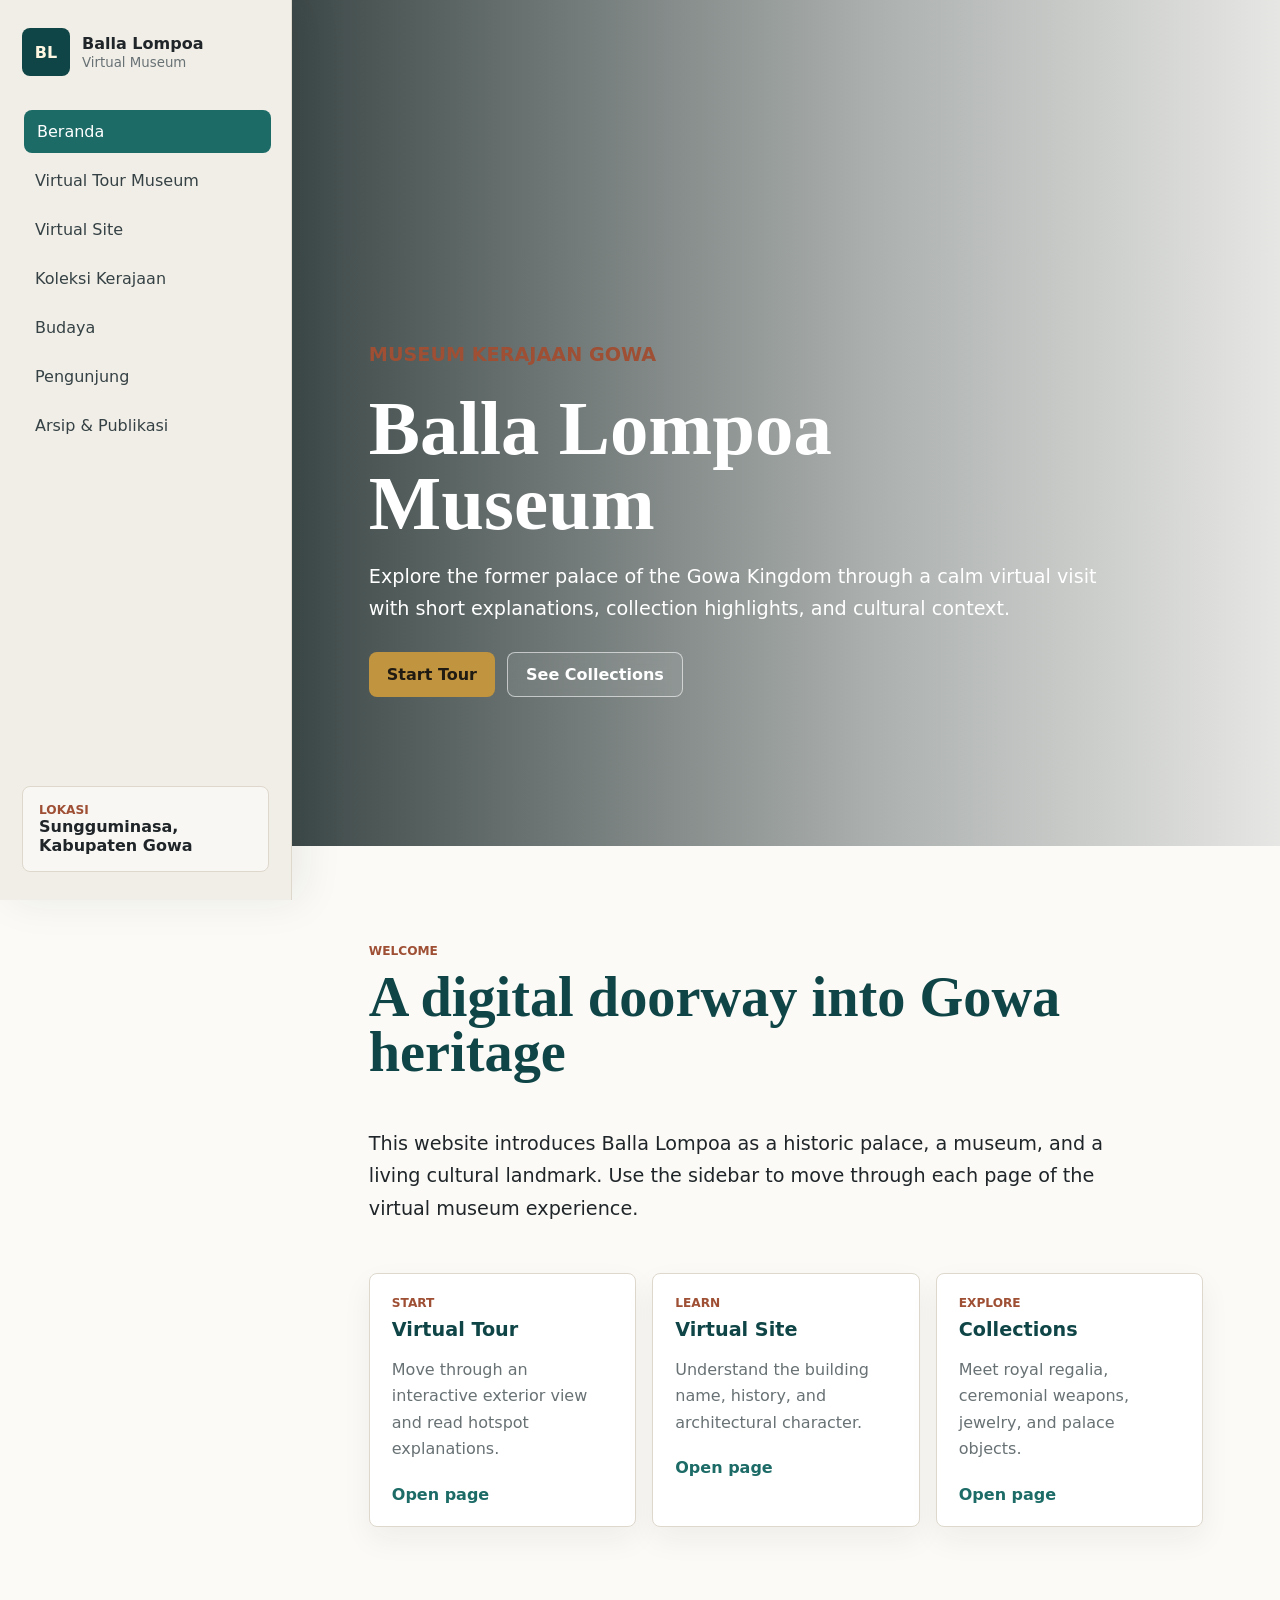
==== index.html @ 9f9a90c5 "Add files via upload" ====
<!doctype html>
<html lang="en">
  <head>
    <meta charset="utf-8" />
    <meta name="viewport" content="width=device-width, initial-scale=1" />
    <title>Balla Lompoa Museum | Homepage</title>
    <link rel="stylesheet" href="styles.css" />
  </head>
  <body data-page="home">
    <button class="menu-toggle" type="button" aria-label="Open menu">
      <span></span><span></span><span></span>
    </button>

    <aside class="sidebar" aria-label="Main navigation">
      <a class="brand" href="index.html" aria-label="Balla Lompoa home">
        <span class="brand-mark">BL</span>
        <span><strong>Balla Lompoa</strong><small>Virtual Museum</small></span>
      </a>
      <nav>
        <a class="nav-link" data-page-link="home" href="index.html">Beranda</a>
        <a class="nav-link" data-page-link="tour" href="virtual-tour.html">Virtual Tour Museum</a>
        <a class="nav-link" data-page-link="site" href="virtual-site.html">Virtual Site</a>
        <a class="nav-link" data-page-link="collections" href="collections.html">Koleksi Kerajaan</a>
        <a class="nav-link" data-page-link="culture" href="culture.html">Budaya</a>
        <a class="nav-link" data-page-link="visitor" href="visitor.html">Pengunjung</a>
        <a class="nav-link" data-page-link="archive" href="archive.html">Arsip & Publikasi</a>
      </nav>
      <div class="sidebar-note">
        <span>Lokasi</span>
        <strong>Sungguminasa, Kabupaten Gowa</strong>
      </div>
    </aside>

    <div class="overlay" aria-hidden="true"></div>

    <main>
      <section class="hero section">
        <div class="hero-media" aria-hidden="true"></div>
        <div class="hero-content">
          <p class="eyebrow">Museum kerajaan Gowa</p>
          <h1>Balla Lompoa Museum</h1>
          <p>
            Explore the former palace of the Gowa Kingdom through a calm virtual
            visit with short explanations, collection highlights, and cultural context.
          </p>
          <div class="hero-actions">
            <a class="button primary" href="virtual-tour.html">Start Tour</a>
            <a class="button ghost" href="collections.html">See Collections</a>
          </div>
        </div>
      </section>

      <section class="section intro page-preview">
        <div>
          <p class="eyebrow">Welcome</p>
          <h2>A digital doorway into Gowa heritage</h2>
        </div>
        <p>
          This website introduces Balla Lompoa as a historic palace, a museum, and
          a living cultural landmark. Use the sidebar to move through each page of
          the virtual museum experience.
        </p>
        <div class="fact-grid">
          <article>
            <span>Start</span>
            <strong>Virtual Tour</strong>
            <p>Move through an interactive exterior view and read hotspot explanations.</p>
            <a href="virtual-tour.html">Open page</a>
          </article>
          <article>
            <span>Learn</span>
            <strong>Virtual Site</strong>
            <p>Understand the building name, history, and architectural character.</p>
            <a href="virtual-site.html">Open page</a>
          </article>
          <article>
            <span>Explore</span>
            <strong>Collections</strong>
            <p>Meet royal regalia, ceremonial weapons, jewelry, and palace objects.</p>
            <a href="collections.html">Open page</a>
          </article>
        </div>
      </section>
    </main>

    <script src="script.js"></script>
  </body>
</html>
---- styles.css ----
:root {
  color-scheme: light;
  --ink: #1f2528;
  --muted: #687174;
  --paper: #fbfaf7;
  --panel: #ffffff;
  --line: #ded8cc;
  --teal: #1c6b67;
  --teal-dark: #0f4546;
  --clay: #9e4f34;
  --gold: #c1943f;
  --shadow: 0 20px 60px rgba(37, 31, 24, 0.14);
  --sidebar: 292px;
}

* {
  box-sizing: border-box;
}

html {
  scroll-behavior: smooth;
}

body {
  margin: 0;
  background: var(--paper);
  color: var(--ink);
  font-family: Inter, ui-sans-serif, system-ui, -apple-system, BlinkMacSystemFont, "Segoe UI", sans-serif;
}

img {
  display: block;
  width: 100%;
}

a {
  color: inherit;
  text-decoration: none;
}

button {
  font: inherit;
}

.sidebar {
  position: fixed;
  inset: 0 auto 0 0;
  z-index: 20;
  width: var(--sidebar);
  display: flex;
  flex-direction: column;
  gap: 34px;
  padding: 28px 22px;
  background: #f1eee7;
  border-right: 1px solid var(--line);
  box-shadow: 10px 0 40px rgba(31, 37, 40, 0.08);
}

.brand {
  display: flex;
  align-items: center;
  gap: 12px;
}

.brand-mark {
  display: grid;
  place-items: center;
  width: 48px;
  height: 48px;
  border-radius: 8px;
  background: var(--teal-dark);
  color: #fff7e2;
  font-weight: 800;
}

.brand strong,
.brand small {
  display: block;
}

.brand small {
  color: var(--muted);
  margin-top: 2px;
}

nav {
  display: grid;
  gap: 6px;
}

.nav-link {
  padding: 12px 13px;
  border-radius: 8px;
  color: #354144;
  transition: background 180ms ease, color 180ms ease, transform 180ms ease;
}

.nav-link:hover,
.nav-link.active {
  background: var(--teal);
  color: white;
  transform: translateX(2px);
}

.sidebar-note {
  margin-top: auto;
  padding: 16px;
  border: 1px solid var(--line);
  border-radius: 8px;
  background: rgba(255, 255, 255, 0.56);
}

.sidebar-note span,
.eyebrow,
.visitor-grid span,
.fact-grid span {
  display: block;
  color: var(--clay);
  font-size: 0.76rem;
  font-weight: 800;
  letter-spacing: 0;
  text-transform: uppercase;
}

main {
  margin-left: var(--sidebar);
}

.section {
  padding: 86px clamp(24px, 6vw, 78px);
}

.hero {
  position: relative;
  min-height: 94vh;
  display: grid;
  align-items: end;
  overflow: hidden;
  color: white;
}

.hero-media {
  position: absolute;
  inset: 0;
  background:
    linear-gradient(90deg, rgba(15, 30, 30, 0.82), rgba(15, 30, 30, 0.34) 58%, rgba(15, 30, 30, 0.08)),
    url("https://commons.wikimedia.org/wiki/Special:FilePath/Museum%20Balla%20Lompoa.jpg") center / cover;
  transform: scale(1.03);
}

.hero-content {
  position: relative;
  max-width: 760px;
  padding-bottom: 7vh;
}

.hero h1,
.page-head h1,
.section h2 {
  margin: 0;
  font-family: Georgia, "Times New Roman", serif;
  font-size: clamp(2.4rem, 6vw, 5.8rem);
  line-height: 0.98;
  font-weight: 700;
  letter-spacing: 0;
}

.section h2 {
  color: var(--teal-dark);
  font-size: clamp(2rem, 4.4vw, 4.25rem);
}

.page-head {
  min-height: 360px;
  display: grid;
  align-content: end;
  gap: 16px;
  background:
    linear-gradient(90deg, rgba(15, 30, 30, 0.88), rgba(15, 30, 30, 0.52)),
    url("https://commons.wikimedia.org/wiki/Special:FilePath/Museum%20Balla%20Lompoa.jpg") center / cover;
  color: white;
}

.page-head h1 {
  max-width: 980px;
  color: white;
}

.page-head p:not(.eyebrow) {
  max-width: 780px;
  margin: 0;
  font-size: clamp(1rem, 1.6vw, 1.2rem);
  line-height: 1.7;
}

.page-body {
  min-height: calc(100vh - 360px);
}

.hero p,
.intro > p,
.culture p,
.archive p {
  max-width: 760px;
  font-size: clamp(1rem, 1.6vw, 1.2rem);
  line-height: 1.7;
}

.hero-actions,
.tour-controls {
  display: flex;
  gap: 12px;
  flex-wrap: wrap;
  margin-top: 26px;
}

.button,
.tour-controls button {
  display: inline-flex;
  min-height: 44px;
  align-items: center;
  justify-content: center;
  border: 0;
  border-radius: 8px;
  padding: 12px 18px;
  cursor: pointer;
  font-weight: 800;
}

.button.primary {
  background: var(--gold);
  color: #1f1a12;
}

.button.ghost {
  color: white;
  border: 1px solid rgba(255, 255, 255, 0.58);
  background: rgba(255, 255, 255, 0.08);
  backdrop-filter: blur(8px);
}

.intro {
  display: grid;
  gap: 28px;
}

.fact-grid,
.visitor-grid,
.collection-grid {
  display: grid;
  grid-template-columns: repeat(3, minmax(0, 1fr));
  gap: 16px;
}

.fact-grid article,
.visitor-grid article,
.collection-grid article {
  border: 1px solid var(--line);
  border-radius: 8px;
  background: var(--panel);
  box-shadow: 0 12px 30px rgba(31, 37, 40, 0.06);
}

.fact-grid article,
.visitor-grid article {
  padding: 22px;
}

.fact-grid strong {
  display: block;
  margin-top: 8px;
  color: var(--teal-dark);
  font-size: 1.2rem;
}

.fact-grid a {
  display: inline-flex;
  margin-top: 6px;
  color: var(--teal);
  font-weight: 800;
}

.wide-text {
  max-width: 860px;
}

.wide-text p {
  color: var(--muted);
  font-size: 1.08rem;
  line-height: 1.75;
}

.tour-section,
.visitor {
  background: #ece7dd;
}

.tour-shell {
  display: grid;
  grid-template-columns: minmax(0, 1fr) 340px;
  min-height: 540px;
  border: 1px solid rgba(255, 255, 255, 0.28);
  border-radius: 8px;
  overflow: hidden;
  box-shadow: var(--shadow);
  background: #1a2424;
}

.panorama {
  position: relative;
  min-height: 540px;
  cursor: grab;
  background:
    linear-gradient(180deg, rgba(15, 30, 30, 0.08), rgba(15, 30, 30, 0.44)),
    url("https://commons.wikimedia.org/wiki/Special:FilePath/Balla%27%20Lompoa%20Museum.jpg") 50% center / auto 100% repeat-x;
  touch-action: pan-y;
}

.panorama.dragging {
  cursor: grabbing;
}

.hotspot {
  position: absolute;
  border: 0;
  border-radius: 999px;
  padding: 10px 12px;
  background: rgba(255, 255, 255, 0.88);
  color: var(--teal-dark);
  box-shadow: 0 8px 28px rgba(0, 0, 0, 0.24);
  cursor: pointer;
  font-size: 0.86rem;
  font-weight: 800;
}

.hotspot::before {
  content: "";
  display: inline-block;
  width: 10px;
  height: 10px;
  margin-right: 7px;
  border-radius: 50%;
  background: var(--gold);
}

.hotspot.active {
  background: var(--teal);
  color: white;
}

.hotspot-entrance {
  left: 48%;
  top: 62%;
}

.hotspot-gallery {
  left: 24%;
  top: 39%;
}

.hotspot-regalia {
  right: 16%;
  top: 34%;
}

.tour-panel {
  padding: 34px;
  background: var(--teal-dark);
  color: white;
}

.tour-panel .eyebrow {
  color: #eac56f;
}

.tour-panel h3 {
  margin: 12px 0;
  font-family: Georgia, "Times New Roman", serif;
  font-size: 2rem;
  line-height: 1.05;
}

.tour-panel p {
  color: rgba(255, 255, 255, 0.82);
  line-height: 1.72;
}

.tour-controls button {
  width: 52px;
  height: 48px;
  padding: 0;
  background: rgba(255, 255, 255, 0.12);
  color: white;
  border: 1px solid rgba(255, 255, 255, 0.24);
  font-size: 1.8rem;
}

.collection-grid {
  grid-template-columns: 1.25fr 1fr 1fr;
}

.collection-grid article {
  overflow: hidden;
  padding: 22px;
}

.collection-grid article:first-child {
  grid-row: span 2;
  padding: 0;
}

.collection-grid img {
  height: 330px;
  object-fit: cover;
}

.collection-grid article:first-child div {
  padding: 24px;
}

.collection-grid h3 {
  margin: 0 0 12px;
  color: var(--teal-dark);
}

.collection-grid p,
.fact-grid p,
.visitor-grid p {
  color: var(--muted);
  line-height: 1.65;
}

.culture {
  display: grid;
  grid-template-columns: minmax(0, 0.95fr) minmax(320px, 0.8fr);
  gap: 48px;
  align-items: start;
}

.culture-list {
  display: grid;
  gap: 12px;
  margin: 0;
  padding: 0;
  list-style: none;
}

.culture-list li {
  padding: 20px;
  border-left: 4px solid var(--gold);
  border-radius: 8px;
  background: white;
}

.culture-list strong,
.culture-list span {
  display: block;
}

.culture-list span {
  margin-top: 8px;
  color: var(--muted);
  line-height: 1.6;
}

.archive {
  display: flex;
  align-items: center;
  justify-content: space-between;
  gap: 24px;
  background: var(--teal-dark);
  color: white;
}

.archive h2 {
  color: white;
}

.archive .eyebrow {
  color: #eac56f;
}

.menu-toggle {
  position: fixed;
  top: 18px;
  right: 18px;
  z-index: 40;
  display: none;
  width: 46px;
  height: 46px;
  border: 0;
  border-radius: 8px;
  background: var(--teal-dark);
  box-shadow: var(--shadow);
}

.menu-toggle span {
  display: block;
  width: 20px;
  height: 2px;
  margin: 4px auto;
  background: white;
}

.overlay {
  display: none;
}

@media (max-width: 1060px) {
  .fact-grid,
  .visitor-grid,
  .collection-grid,
  .culture,
  .tour-shell {
    grid-template-columns: 1fr;
  }

  .tour-panel {
    order: -1;
  }

  .collection-grid article:first-child {
    grid-row: auto;
  }
}

@media (max-width: 820px) {
  :root {
    --sidebar: 280px;
  }

  .menu-toggle {
    display: block;
  }

  .sidebar {
    transform: translateX(-100%);
    transition: transform 220ms ease;
  }

  .sidebar.open {
    transform: translateX(0);
  }

  .overlay.open {
    position: fixed;
    inset: 0;
    z-index: 10;
    display: block;
    background: rgba(0, 0, 0, 0.42);
  }

  main {
    margin-left: 0;
  }

  .section {
    padding: 68px 20px;
  }

  .hero {
    min-height: 92vh;
  }

  .hero-media {
    background:
      linear-gradient(90deg, rgba(15, 30, 30, 0.78), rgba(15, 30, 30, 0.28)),
      url("https://commons.wikimedia.org/wiki/Special:FilePath/Museum%20Balla%20Lompoa.jpg") 61% center / auto 100% no-repeat;
  }

  .hero-content {
    padding-right: 54px;
  }

  .panorama,
  .tour-shell {
    min-height: 430px;
  }

  .hotspot span {
    display: none;
  }

  .archive {
    display: grid;
  }
}

@media (max-width: 520px) {
  .hero h1 {
    font-size: 3rem;
  }

  .section h2 {
    font-size: 2.25rem;
  }

  .tour-panel {
    padding: 24px;
  }

  .hotspot-entrance {
    left: 44%;
  }
}
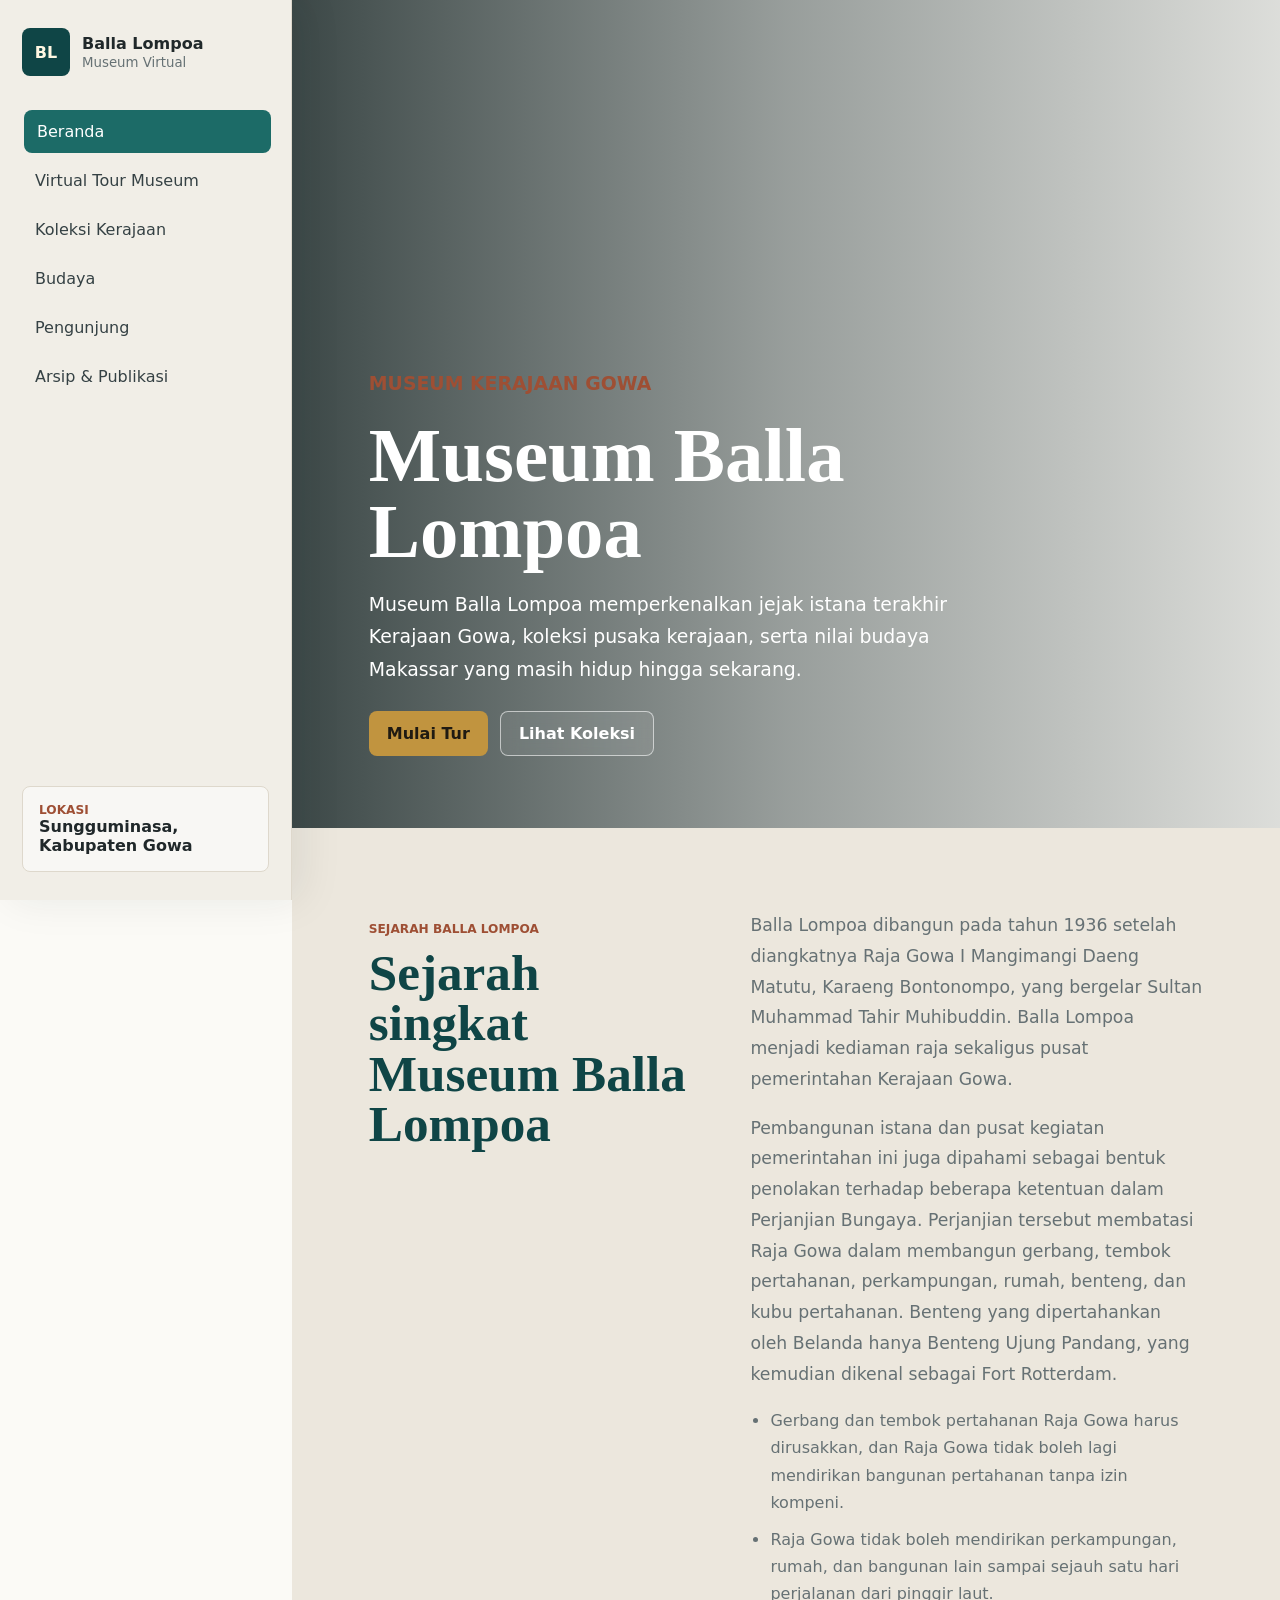
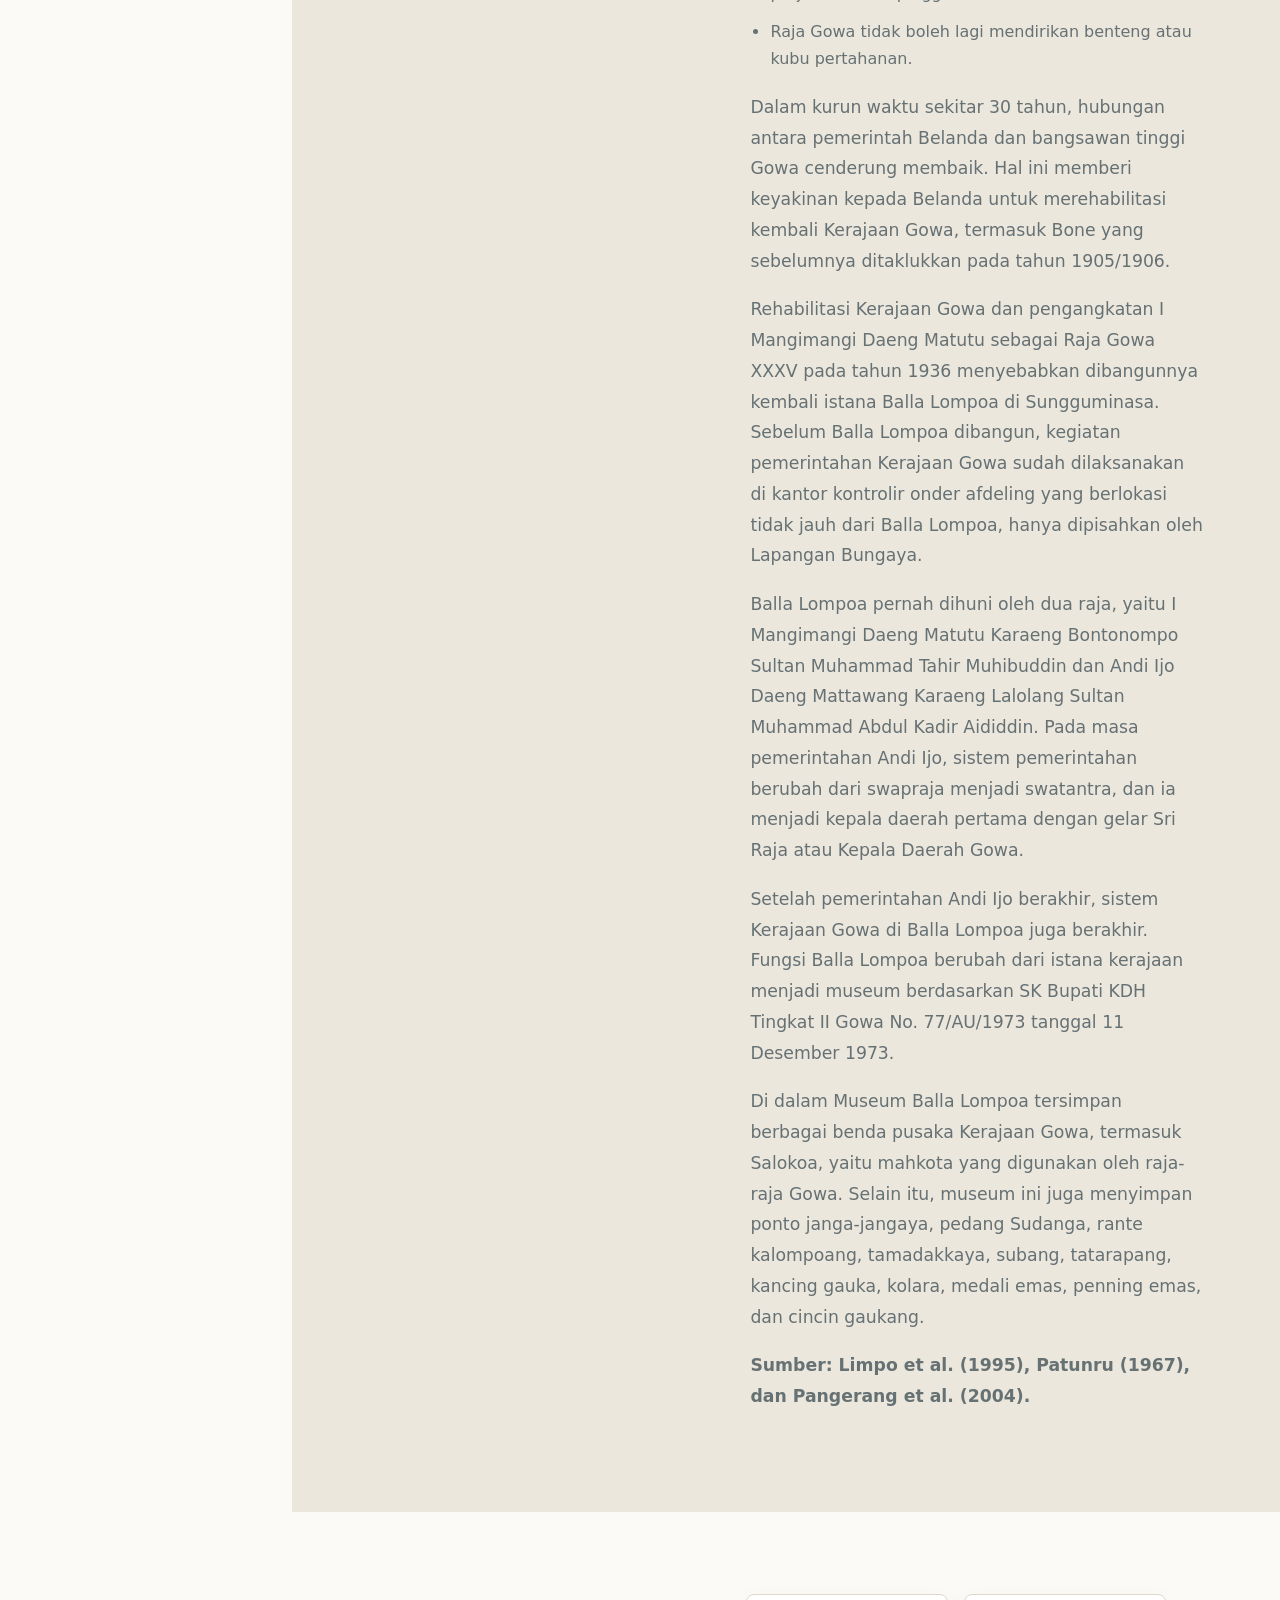
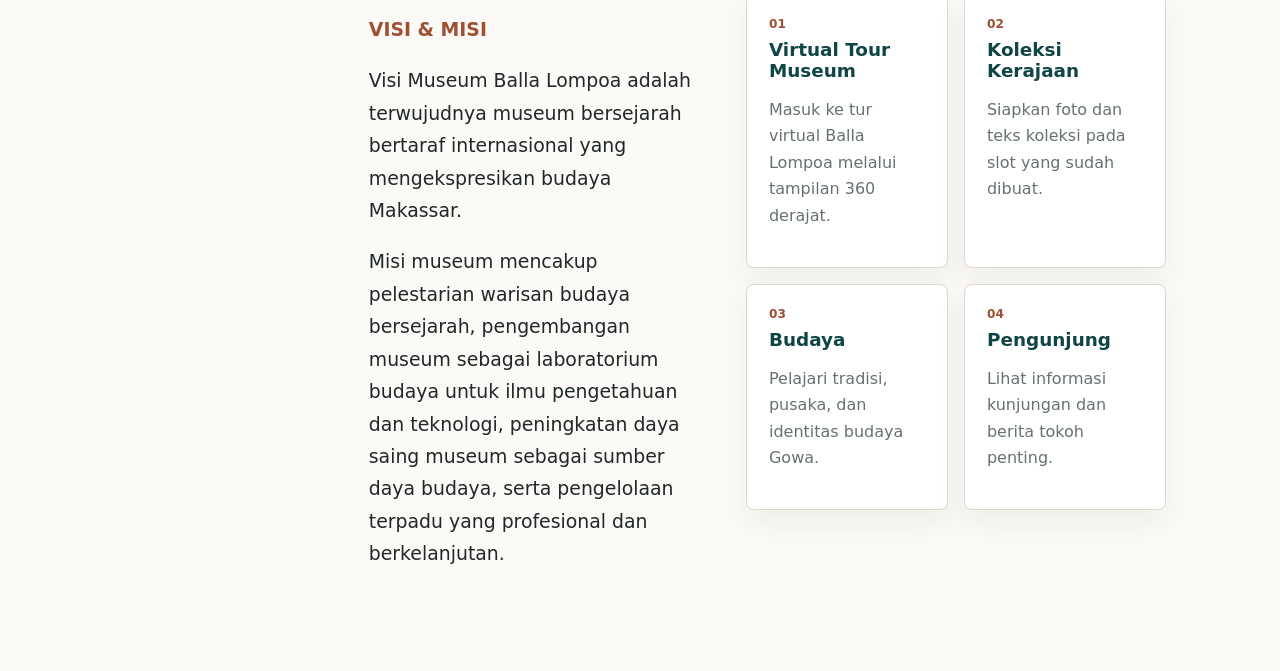
==== commit dd17be57: "Add files via upload" ====
--- a/index.html
+++ b/index.html
@@ -1,25 +1,24 @@
 <!doctype html>
-<html lang="en">
+<html lang="id">
   <head>
     <meta charset="utf-8" />
     <meta name="viewport" content="width=device-width, initial-scale=1" />
-    <title>Balla Lompoa Museum | Homepage</title>
+    <title>Museum Balla Lompoa | Beranda</title>
     <link rel="stylesheet" href="styles.css" />
   </head>
   <body data-page="home">
-    <button class="menu-toggle" type="button" aria-label="Open menu">
+    <button class="menu-toggle" type="button" aria-label="Buka menu">
       <span></span><span></span><span></span>
     </button>
 
-    <aside class="sidebar" aria-label="Main navigation">
-      <a class="brand" href="index.html" aria-label="Balla Lompoa home">
+    <aside class="sidebar" aria-label="Menu utama">
+      <a class="brand" href="index.html">
         <span class="brand-mark">BL</span>
-        <span><strong>Balla Lompoa</strong><small>Virtual Museum</small></span>
+        <span><strong>Balla Lompoa</strong><small>Museum Virtual</small></span>
       </a>
       <nav>
         <a class="nav-link" data-page-link="home" href="index.html">Beranda</a>
         <a class="nav-link" data-page-link="tour" href="virtual-tour.html">Virtual Tour Museum</a>
-        <a class="nav-link" data-page-link="site" href="virtual-site.html">Virtual Site</a>
         <a class="nav-link" data-page-link="collections" href="collections.html">Koleksi Kerajaan</a>
         <a class="nav-link" data-page-link="culture" href="culture.html">Budaya</a>
         <a class="nav-link" data-page-link="visitor" href="visitor.html">Pengunjung</a>
@@ -34,51 +33,126 @@
     <div class="overlay" aria-hidden="true"></div>
 
     <main>
-      <section class="hero section">
-        <div class="hero-media" aria-hidden="true"></div>
-        <div class="hero-content">
-          <p class="eyebrow">Museum kerajaan Gowa</p>
-          <h1>Balla Lompoa Museum</h1>
+      <section class="home-hero">
+        <div class="home-hero-media" aria-hidden="true"></div>
+        <div class="home-hero-content">
+          <p class="eyebrow">Museum Kerajaan Gowa</p>
+          <h1>Museum Balla Lompoa</h1>
           <p>
-            Explore the former palace of the Gowa Kingdom through a calm virtual
-            visit with short explanations, collection highlights, and cultural context.
+            Museum Balla Lompoa memperkenalkan jejak istana terakhir Kerajaan Gowa,
+            koleksi pusaka kerajaan, serta nilai budaya Makassar yang masih hidup
+            hingga sekarang.
           </p>
           <div class="hero-actions">
-            <a class="button primary" href="virtual-tour.html">Start Tour</a>
-            <a class="button ghost" href="collections.html">See Collections</a>
+            <a class="button primary" href="virtual-tour.html">Mulai Tur</a>
+            <a class="button ghost" href="collections.html">Lihat Koleksi</a>
           </div>
         </div>
       </section>
 
-      <section class="section intro page-preview">
+      <section class="section home-history">
         <div>
-          <p class="eyebrow">Welcome</p>
-          <h2>A digital doorway into Gowa heritage</h2>
+          <p class="eyebrow">Sejarah Balla Lompoa</p>
+          <h2>Sejarah singkat Museum Balla Lompoa</h2>
         </div>
-        <p>
-          This website introduces Balla Lompoa as a historic palace, a museum, and
-          a living cultural landmark. Use the sidebar to move through each page of
-          the virtual museum experience.
-        </p>
-        <div class="fact-grid">
-          <article>
-            <span>Start</span>
-            <strong>Virtual Tour</strong>
-            <p>Move through an interactive exterior view and read hotspot explanations.</p>
-            <a href="virtual-tour.html">Open page</a>
-          </article>
-          <article>
-            <span>Learn</span>
-            <strong>Virtual Site</strong>
-            <p>Understand the building name, history, and architectural character.</p>
-            <a href="virtual-site.html">Open page</a>
-          </article>
-          <article>
-            <span>Explore</span>
-            <strong>Collections</strong>
-            <p>Meet royal regalia, ceremonial weapons, jewelry, and palace objects.</p>
-            <a href="collections.html">Open page</a>
-          </article>
+        <div class="history-text">
+          <p>
+            Balla Lompoa dibangun pada tahun 1936 setelah diangkatnya Raja Gowa
+            I Mangimangi Daeng Matutu, Karaeng Bontonompo, yang bergelar Sultan
+            Muhammad Tahir Muhibuddin. Balla Lompoa menjadi kediaman raja sekaligus
+            pusat pemerintahan Kerajaan Gowa.
+          </p>
+          <p>
+            Pembangunan istana dan pusat kegiatan pemerintahan ini juga dipahami
+            sebagai bentuk penolakan terhadap beberapa ketentuan dalam Perjanjian
+            Bungaya. Perjanjian tersebut membatasi Raja Gowa dalam membangun gerbang,
+            tembok pertahanan, perkampungan, rumah, benteng, dan kubu pertahanan.
+            Benteng yang dipertahankan oleh Belanda hanya Benteng Ujung Pandang,
+            yang kemudian dikenal sebagai Fort Rotterdam.
+          </p>
+          <ul class="history-list">
+            <li>Gerbang dan tembok pertahanan Raja Gowa harus dirusakkan, dan Raja Gowa tidak boleh lagi mendirikan bangunan pertahanan tanpa izin kompeni.</li>
+            <li>Raja Gowa tidak boleh mendirikan perkampungan, rumah, dan bangunan lain sampai sejauh satu hari perjalanan dari pinggir laut.</li>
+            <li>Raja Gowa tidak boleh lagi mendirikan benteng atau kubu pertahanan.</li>
+          </ul>
+          <p>
+            Dalam kurun waktu sekitar 30 tahun, hubungan antara pemerintah Belanda
+            dan bangsawan tinggi Gowa cenderung membaik. Hal ini memberi keyakinan
+            kepada Belanda untuk merehabilitasi kembali Kerajaan Gowa, termasuk
+            Bone yang sebelumnya ditaklukkan pada tahun 1905/1906.
+          </p>
+          <p>
+            Rehabilitasi Kerajaan Gowa dan pengangkatan I Mangimangi Daeng Matutu
+            sebagai Raja Gowa XXXV pada tahun 1936 menyebabkan dibangunnya kembali
+            istana Balla Lompoa di Sungguminasa. Sebelum Balla Lompoa dibangun,
+            kegiatan pemerintahan Kerajaan Gowa sudah dilaksanakan di kantor kontrolir
+            onder afdeling yang berlokasi tidak jauh dari Balla Lompoa, hanya dipisahkan
+            oleh Lapangan Bungaya.
+          </p>
+          <p>
+            Balla Lompoa pernah dihuni oleh dua raja, yaitu I Mangimangi Daeng Matutu
+            Karaeng Bontonompo Sultan Muhammad Tahir Muhibuddin dan Andi Ijo Daeng
+            Mattawang Karaeng Lalolang Sultan Muhammad Abdul Kadir Aididdin. Pada masa
+            pemerintahan Andi Ijo, sistem pemerintahan berubah dari swapraja menjadi
+            swatantra, dan ia menjadi kepala daerah pertama dengan gelar Sri Raja atau
+            Kepala Daerah Gowa.
+          </p>
+          <p>
+            Setelah pemerintahan Andi Ijo berakhir, sistem Kerajaan Gowa di Balla
+            Lompoa juga berakhir. Fungsi Balla Lompoa berubah dari istana kerajaan
+            menjadi museum berdasarkan SK Bupati KDH Tingkat II Gowa No. 77/AU/1973
+            tanggal 11 Desember 1973.
+          </p>
+          <p>
+            Di dalam Museum Balla Lompoa tersimpan berbagai benda pusaka Kerajaan
+            Gowa, termasuk Salokoa, yaitu mahkota yang digunakan oleh raja-raja Gowa.
+            Selain itu, museum ini juga menyimpan ponto janga-jangaya, pedang Sudanga,
+            rante kalompoang, tamadakkaya, subang, tatarapang, kancing gauka, kolara,
+            medali emas, penning emas, dan cincin gaukang.
+          </p>
+          <p class="history-source">
+            Sumber: Limpo et al. (1995), Patunru (1967), dan Pangerang et al. (2004).
+          </p>
+        </div>
+      </section>
+
+      <section class="section home-intro">
+        <div class="intro-copy">
+          <p class="eyebrow">Visi & Misi</p>
+          
+          <p>
+            Visi Museum Balla Lompoa adalah terwujudnya museum bersejarah bertaraf
+            internasional yang mengekspresikan budaya Makassar.
+          </p>
+          <p>
+            Misi museum mencakup pelestarian warisan budaya bersejarah, pengembangan 
+            museum sebagai laboratorium budaya untuk ilmu pengetahuan dan teknologi, 
+            peningkatan daya saing museum sebagai sumber daya budaya, serta pengelolaan 
+            terpadu yang profesional dan berkelanjutan.
+          </p>
+
+        </div>
+        <div class="quick-grid">
+          <a href="virtual-tour.html">
+            <span>01</span>
+            <strong>Virtual Tour Museum</strong>
+            <p>Masuk ke tur virtual Balla Lompoa melalui tampilan 360 derajat.</p>
+          </a>
+          <a href="collections.html">
+            <span>02</span>
+            <strong>Koleksi Kerajaan</strong>
+            <p>Siapkan foto dan teks koleksi pada slot yang sudah dibuat.</p>
+          </a>
+          <a href="culture.html">
+            <span>03</span>
+            <strong>Budaya</strong>
+            <p>Pelajari tradisi, pusaka, dan identitas budaya Gowa.</p>
+          </a>
+          <a href="visitor.html">
+            <span>04</span>
+            <strong>Pengunjung</strong>
+            <p>Lihat informasi kunjungan dan berita tokoh penting.</p>
+          </a>
         </div>
       </section>
     </main>
--- a/styles.css
+++ b/styles.css
@@ -1,24 +1,21 @@
 :root {
   color-scheme: light;
-  --ink: #1f2528;
-  --muted: #687174;
-  --paper: #fbfaf7;
+  --ink: #20282a;
+  --muted: #667174;
+  --paper: #fbfaf6;
   --panel: #ffffff;
   --line: #ded8cc;
   --teal: #1c6b67;
   --teal-dark: #0f4546;
   --clay: #9e4f34;
   --gold: #c1943f;
-  --shadow: 0 20px 60px rgba(37, 31, 24, 0.14);
+  --soft: #ece7dd;
+  --shadow: 0 20px 60px rgba(32, 40, 42, 0.14);
   --sidebar: 292px;
 }
 
 * {
   box-sizing: border-box;
-}
-
-html {
-  scroll-behavior: smooth;
 }
 
 body {
@@ -45,7 +42,7 @@
 .sidebar {
   position: fixed;
   inset: 0 auto 0 0;
-  z-index: 20;
+  z-index: 30;
   width: var(--sidebar);
   display: flex;
   flex-direction: column;
@@ -112,8 +109,10 @@
 
 .sidebar-note span,
 .eyebrow,
+.quick-grid span,
 .visitor-grid span,
-.fact-grid span {
+.collection-content span,
+.news-grid span {
   display: block;
   color: var(--clay);
   font-size: 0.76rem;
@@ -124,42 +123,52 @@
 
 main {
   margin-left: var(--sidebar);
+  transition: margin-left 220ms ease;
+}
+
+body.sidebar-collapsed main {
+  margin-left: 0;
+}
+
+body.sidebar-collapsed .sidebar {
+  transform: translateX(-100%);
 }
 
 .section {
-  padding: 86px clamp(24px, 6vw, 78px);
-}
-
-.hero {
+  padding: 82px clamp(24px, 6vw, 78px);
+}
+
+.home-hero {
   position: relative;
-  min-height: 94vh;
+  min-height: 92vh;
   display: grid;
   align-items: end;
   overflow: hidden;
   color: white;
 }
 
-.hero-media {
+.home-hero-media {
   position: absolute;
   inset: 0;
   background:
-    linear-gradient(90deg, rgba(15, 30, 30, 0.82), rgba(15, 30, 30, 0.34) 58%, rgba(15, 30, 30, 0.08)),
+    linear-gradient(90deg, rgba(15, 30, 30, 0.82), rgba(15, 30, 30, 0.42), rgba(15, 30, 30, 0.12)),
     url("https://commons.wikimedia.org/wiki/Special:FilePath/Museum%20Balla%20Lompoa.jpg") center / cover;
   transform: scale(1.03);
 }
 
-.hero-content {
+.home-hero-content {
   position: relative;
-  max-width: 760px;
-  padding-bottom: 7vh;
-}
-
-.hero h1,
+  width: 100%;
+  max-width: 790px;
+  padding: 0 clamp(24px, 6vw, 78px) 8vh;
+}
+
+.home-hero h1,
 .page-head h1,
 .section h2 {
   margin: 0;
   font-family: Georgia, "Times New Roman", serif;
-  font-size: clamp(2.4rem, 6vw, 5.8rem);
+  font-size: clamp(2.5rem, 6vw, 5.8rem);
   line-height: 0.98;
   font-weight: 700;
   letter-spacing: 0;
@@ -167,7 +176,131 @@
 
 .section h2 {
   color: var(--teal-dark);
-  font-size: clamp(2rem, 4.4vw, 4.25rem);
+  font-size: clamp(2rem, 4vw, 4rem);
+}
+
+.home-hero p,
+.page-head p:not(.eyebrow),
+.intro-copy p,
+.culture-layout p,
+.archive-page p,
+.collection-note p {
+  max-width: 780px;
+  font-size: clamp(1rem, 1.55vw, 1.18rem);
+  line-height: 1.72;
+}
+
+.hero-actions {
+  display: flex;
+  flex-wrap: wrap;
+  gap: 12px;
+  margin-top: 26px;
+}
+
+.button {
+  display: inline-flex;
+  min-height: 44px;
+  align-items: center;
+  justify-content: center;
+  border: 0;
+  border-radius: 8px;
+  padding: 12px 18px;
+  cursor: pointer;
+  font-weight: 800;
+}
+
+.button.primary {
+  background: var(--gold);
+  color: #1f1a12;
+}
+
+.button.ghost {
+  color: white;
+  border: 1px solid rgba(255, 255, 255, 0.58);
+  background: rgba(255, 255, 255, 0.08);
+  backdrop-filter: blur(8px);
+}
+
+.home-intro {
+  display: grid;
+  grid-template-columns: minmax(0, 0.9fr) minmax(420px, 1fr);
+  gap: 42px;
+  align-items: start;
+}
+
+.home-history {
+  display: grid;
+  grid-template-columns: minmax(0, 0.75fr) minmax(420px, 1fr);
+  gap: 42px;
+  align-items: start;
+  background: var(--soft);
+}
+
+.history-text p {
+  margin: 0 0 18px;
+  color: var(--muted);
+  font-size: 1.08rem;
+  line-height: 1.78;
+}
+
+.history-list {
+  display: grid;
+  gap: 10px;
+  margin: 0 0 20px;
+  padding-left: 20px;
+  color: var(--muted);
+  line-height: 1.7;
+}
+
+.history-source {
+  font-size: 0.95rem;
+  font-weight: 700;
+  color: var(--teal-dark);
+}
+
+.quick-grid,
+.visitor-grid,
+.news-grid,
+.editable-collections {
+  display: grid;
+  gap: 16px;
+}
+
+.quick-grid {
+  grid-template-columns: repeat(2, minmax(0, 1fr));
+}
+
+.quick-grid a,
+.visitor-grid article,
+.news-grid article,
+.collection-card {
+  border: 1px solid var(--line);
+  border-radius: 8px;
+  background: var(--panel);
+  box-shadow: 0 12px 30px rgba(31, 37, 40, 0.06);
+}
+
+.quick-grid a,
+.visitor-grid article,
+.news-grid article {
+  padding: 22px;
+}
+
+.quick-grid strong,
+.news-grid h3,
+.collection-card h3 {
+  display: block;
+  margin-top: 8px;
+  color: var(--teal-dark);
+  font-size: 1.15rem;
+}
+
+.quick-grid p,
+.visitor-grid p,
+.news-grid p,
+.collection-card p {
+  color: var(--muted);
+  line-height: 1.65;
 }
 
 .page-head {
@@ -186,253 +319,66 @@
   color: white;
 }
 
-.page-head p:not(.eyebrow) {
-  max-width: 780px;
+.page-head p {
   margin: 0;
-  font-size: clamp(1rem, 1.6vw, 1.2rem);
-  line-height: 1.7;
 }
 
 .page-body {
   min-height: calc(100vh - 360px);
 }
 
-.hero p,
-.intro > p,
-.culture p,
-.archive p {
-  max-width: 760px;
-  font-size: clamp(1rem, 1.6vw, 1.2rem);
-  line-height: 1.7;
-}
-
-.hero-actions,
-.tour-controls {
-  display: flex;
-  gap: 12px;
-  flex-wrap: wrap;
-  margin-top: 26px;
-}
-
-.button,
-.tour-controls button {
-  display: inline-flex;
-  min-height: 44px;
-  align-items: center;
-  justify-content: center;
-  border: 0;
-  border-radius: 8px;
-  padding: 12px 18px;
-  cursor: pointer;
-  font-weight: 800;
-}
-
-.button.primary {
-  background: var(--gold);
-  color: #1f1a12;
-}
-
-.button.ghost {
-  color: white;
-  border: 1px solid rgba(255, 255, 255, 0.58);
-  background: rgba(255, 255, 255, 0.08);
-  backdrop-filter: blur(8px);
-}
-
-.intro {
-  display: grid;
-  gap: 28px;
-}
-
-.fact-grid,
-.visitor-grid,
-.collection-grid {
-  display: grid;
-  grid-template-columns: repeat(3, minmax(0, 1fr));
-  gap: 16px;
-}
-
-.fact-grid article,
-.visitor-grid article,
-.collection-grid article {
-  border: 1px solid var(--line);
-  border-radius: 8px;
-  background: var(--panel);
-  box-shadow: 0 12px 30px rgba(31, 37, 40, 0.06);
-}
-
-.fact-grid article,
-.visitor-grid article {
-  padding: 22px;
-}
-
-.fact-grid strong {
-  display: block;
-  margin-top: 8px;
-  color: var(--teal-dark);
-  font-size: 1.2rem;
-}
-
-.fact-grid a {
-  display: inline-flex;
-  margin-top: 6px;
-  color: var(--teal);
-  font-weight: 800;
-}
-
-.wide-text {
-  max-width: 860px;
-}
-
-.wide-text p {
-  color: var(--muted);
-  font-size: 1.08rem;
-  line-height: 1.75;
-}
-
-.tour-section,
-.visitor {
-  background: #ece7dd;
-}
-
-.tour-shell {
-  display: grid;
-  grid-template-columns: minmax(0, 1fr) 340px;
-  min-height: 540px;
-  border: 1px solid rgba(255, 255, 255, 0.28);
+.tour-page,
+.visitor-page {
+  background: var(--soft);
+}
+
+.embed-tour {
+  width: 100%;
+  height: 72vh;
+  min-height: 560px;
   border-radius: 8px;
   overflow: hidden;
   box-shadow: var(--shadow);
   background: #1a2424;
 }
 
-.panorama {
-  position: relative;
-  min-height: 540px;
-  cursor: grab;
+.embed-tour iframe {
+  display: block;
+  width: 100%;
+  height: 100%;
+  border: 0;
+}
+
+.collection-note {
+  margin-bottom: 26px;
+}
+
+.editable-collections {
+  grid-template-columns: repeat(3, minmax(0, 1fr));
+}
+
+.collection-card {
+  overflow: hidden;
+}
+
+.collection-photo {
+  display: grid;
+  min-height: 210px;
+  place-items: center;
   background:
-    linear-gradient(180deg, rgba(15, 30, 30, 0.08), rgba(15, 30, 30, 0.44)),
-    url("https://commons.wikimedia.org/wiki/Special:FilePath/Balla%27%20Lompoa%20Museum.jpg") 50% center / auto 100% repeat-x;
-  touch-action: pan-y;
-}
-
-.panorama.dragging {
-  cursor: grabbing;
-}
-
-.hotspot {
-  position: absolute;
-  border: 0;
-  border-radius: 999px;
-  padding: 10px 12px;
-  background: rgba(255, 255, 255, 0.88);
+    linear-gradient(135deg, rgba(28, 107, 103, 0.12), rgba(193, 148, 63, 0.18)),
+    #f4f0e8;
   color: var(--teal-dark);
-  box-shadow: 0 8px 28px rgba(0, 0, 0, 0.24);
-  cursor: pointer;
-  font-size: 0.86rem;
   font-weight: 800;
 }
 
-.hotspot::before {
-  content: "";
-  display: inline-block;
-  width: 10px;
-  height: 10px;
-  margin-right: 7px;
-  border-radius: 50%;
-  background: var(--gold);
-}
-
-.hotspot.active {
-  background: var(--teal);
-  color: white;
-}
-
-.hotspot-entrance {
-  left: 48%;
-  top: 62%;
-}
-
-.hotspot-gallery {
-  left: 24%;
-  top: 39%;
-}
-
-.hotspot-regalia {
-  right: 16%;
-  top: 34%;
-}
-
-.tour-panel {
-  padding: 34px;
-  background: var(--teal-dark);
-  color: white;
-}
-
-.tour-panel .eyebrow {
-  color: #eac56f;
-}
-
-.tour-panel h3 {
-  margin: 12px 0;
-  font-family: Georgia, "Times New Roman", serif;
-  font-size: 2rem;
-  line-height: 1.05;
-}
-
-.tour-panel p {
-  color: rgba(255, 255, 255, 0.82);
-  line-height: 1.72;
-}
-
-.tour-controls button {
-  width: 52px;
-  height: 48px;
-  padding: 0;
-  background: rgba(255, 255, 255, 0.12);
-  color: white;
-  border: 1px solid rgba(255, 255, 255, 0.24);
-  font-size: 1.8rem;
-}
-
-.collection-grid {
-  grid-template-columns: 1.25fr 1fr 1fr;
-}
-
-.collection-grid article {
-  overflow: hidden;
+.collection-content {
   padding: 22px;
 }
 
-.collection-grid article:first-child {
-  grid-row: span 2;
-  padding: 0;
-}
-
-.collection-grid img {
-  height: 330px;
-  object-fit: cover;
-}
-
-.collection-grid article:first-child div {
-  padding: 24px;
-}
-
-.collection-grid h3 {
-  margin: 0 0 12px;
-  color: var(--teal-dark);
-}
-
-.collection-grid p,
-.fact-grid p,
-.visitor-grid p {
-  color: var(--muted);
-  line-height: 1.65;
-}
-
-.culture {
-  display: grid;
-  grid-template-columns: minmax(0, 0.95fr) minmax(320px, 0.8fr);
+.culture-layout {
+  display: grid;
+  grid-template-columns: minmax(0, 0.95fr) minmax(340px, 0.8fr);
   gap: 48px;
   align-items: start;
 }
@@ -463,7 +409,27 @@
   line-height: 1.6;
 }
 
-.archive {
+.visitor-grid {
+  grid-template-columns: repeat(3, minmax(0, 1fr));
+  margin-bottom: 48px;
+}
+
+.section-title {
+  margin-bottom: 24px;
+}
+
+.news-grid {
+  grid-template-columns: repeat(3, minmax(0, 1fr));
+}
+
+.news-grid a {
+  display: inline-flex;
+  margin-top: 8px;
+  color: var(--teal);
+  font-weight: 800;
+}
+
+.archive-page {
   display: flex;
   align-items: center;
   justify-content: space-between;
@@ -472,19 +438,19 @@
   color: white;
 }
 
-.archive h2 {
-  color: white;
-}
-
-.archive .eyebrow {
-  color: #eac56f;
+.archive-page h2 {
+  color: white;
+}
+
+.archive-page p {
+  color: rgba(255, 255, 255, 0.82);
 }
 
 .menu-toggle {
   position: fixed;
   top: 18px;
-  right: 18px;
-  z-index: 40;
+  left: 18px;
+  z-index: 50;
   display: none;
   width: 46px;
   height: 46px;
@@ -494,6 +460,10 @@
   box-shadow: var(--shadow);
 }
 
+body.mobile-menu-open .menu-toggle {
+  display: none;
+}
+
 .menu-toggle span {
   display: block;
   width: 20px;
@@ -506,21 +476,17 @@
   display: none;
 }
 
-@media (max-width: 1060px) {
-  .fact-grid,
+@media (max-width: 1100px) {
+  .home-intro,
+  .home-history,
+  .culture-layout {
+    grid-template-columns: 1fr;
+  }
+
+  .editable-collections,
   .visitor-grid,
-  .collection-grid,
-  .culture,
-  .tour-shell {
-    grid-template-columns: 1fr;
-  }
-
-  .tour-panel {
-    order: -1;
-  }
-
-  .collection-grid article:first-child {
-    grid-row: auto;
+  .news-grid {
+    grid-template-columns: repeat(2, minmax(0, 1fr));
   }
 }
 
@@ -545,7 +511,7 @@
   .overlay.open {
     position: fixed;
     inset: 0;
-    z-index: 10;
+    z-index: 20;
     display: block;
     background: rgba(0, 0, 0, 0.42);
   }
@@ -558,48 +524,53 @@
     padding: 68px 20px;
   }
 
-  .hero {
+  .home-hero {
     min-height: 92vh;
   }
 
-  .hero-media {
+  .home-hero-media {
     background:
-      linear-gradient(90deg, rgba(15, 30, 30, 0.78), rgba(15, 30, 30, 0.28)),
+      linear-gradient(90deg, rgba(15, 30, 30, 0.78), rgba(15, 30, 30, 0.3)),
       url("https://commons.wikimedia.org/wiki/Special:FilePath/Museum%20Balla%20Lompoa.jpg") 61% center / auto 100% no-repeat;
   }
 
-  .hero-content {
-    padding-right: 54px;
-  }
-
-  .panorama,
-  .tour-shell {
-    min-height: 430px;
-  }
-
-  .hotspot span {
-    display: none;
-  }
-
-  .archive {
+  .home-hero-content {
+    padding: 0 42px 8vh 20px;
+  }
+
+  .home-hero-content,
+  .page-head {
+    padding-top: 76px;
+  }
+
+  .home-hero-content p:not(.eyebrow) {
+    max-width: 310px;
+  }
+
+  .quick-grid,
+  .editable-collections,
+  .visitor-grid,
+  .news-grid {
+    grid-template-columns: 1fr;
+  }
+
+  .embed-tour {
+    min-height: 480px;
+    height: 72vh;
+  }
+
+  .archive-page {
     display: grid;
   }
 }
 
 @media (max-width: 520px) {
-  .hero h1 {
+  .home-hero h1,
+  .page-head h1 {
     font-size: 3rem;
   }
 
   .section h2 {
-    font-size: 2.25rem;
-  }
-
-  .tour-panel {
-    padding: 24px;
-  }
-
-  .hotspot-entrance {
-    left: 44%;
-  }
-}
+    font-size: 2.2rem;
+  }
+}
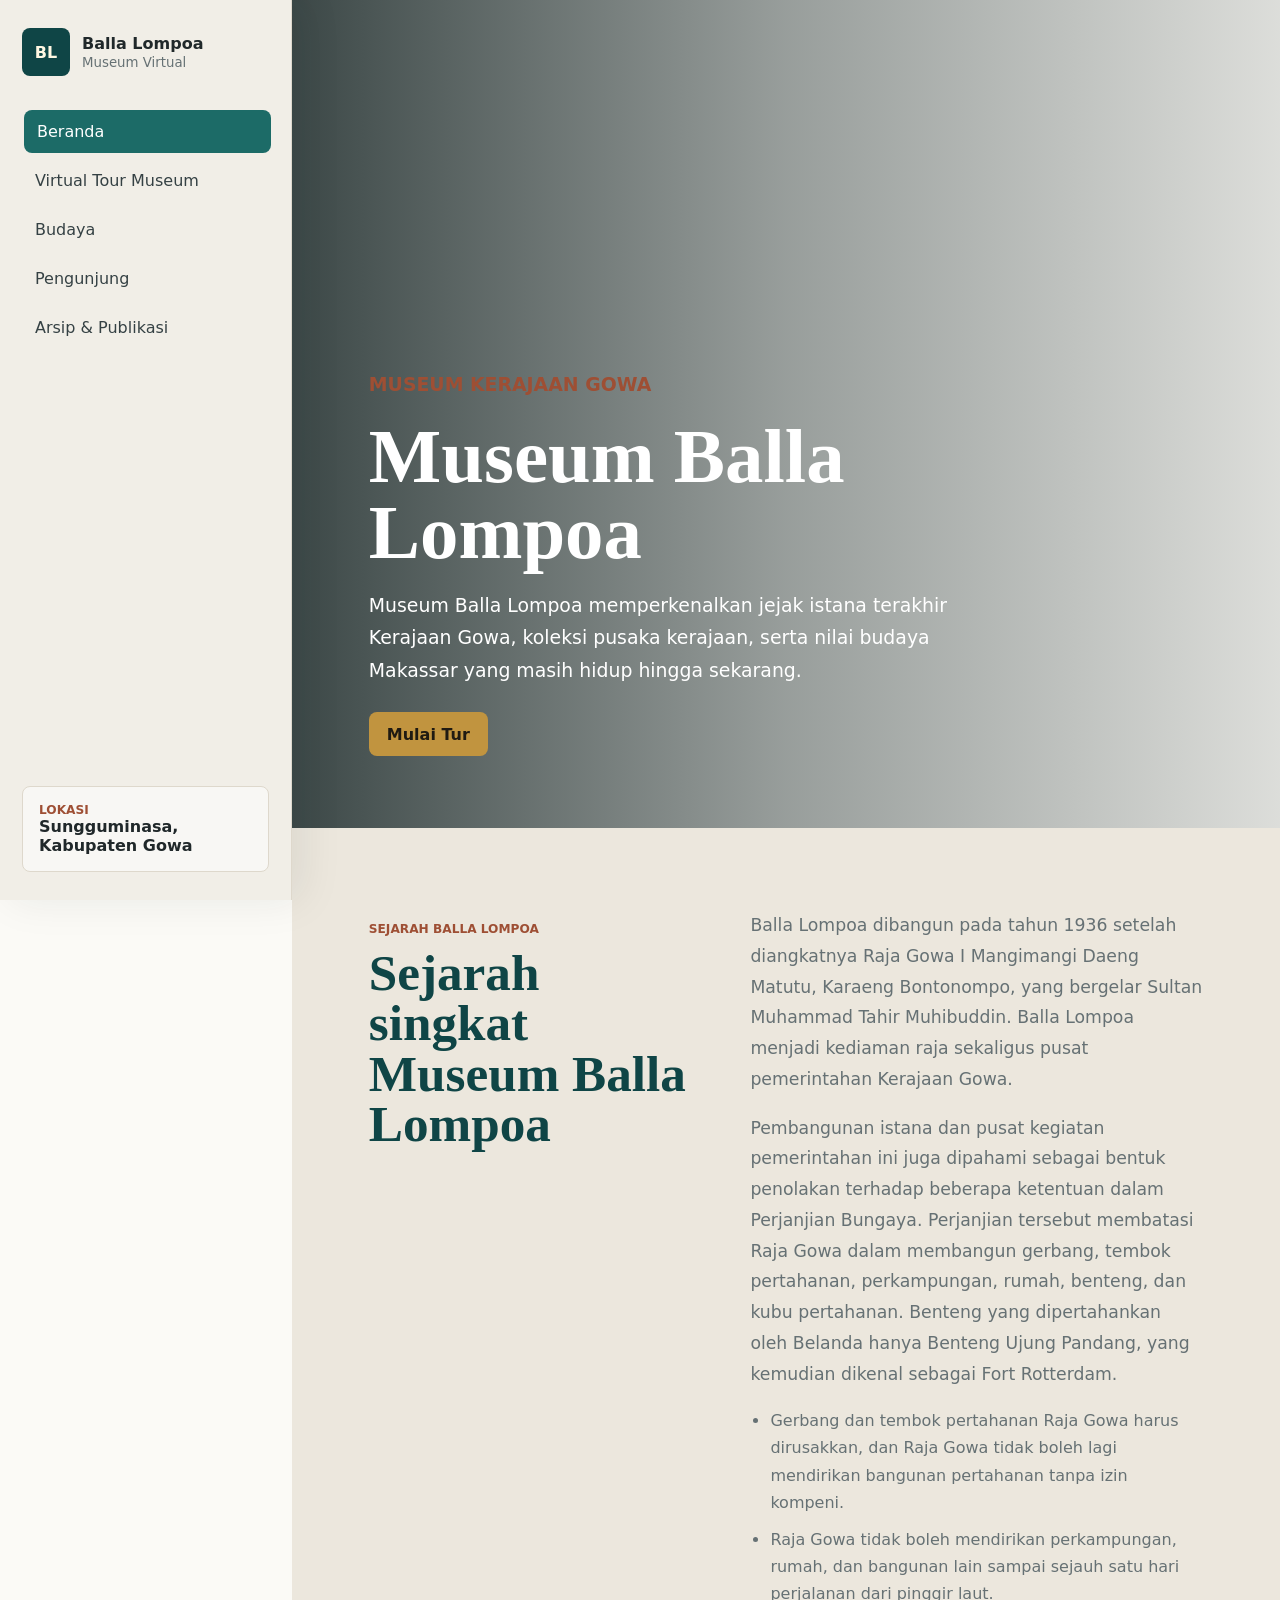
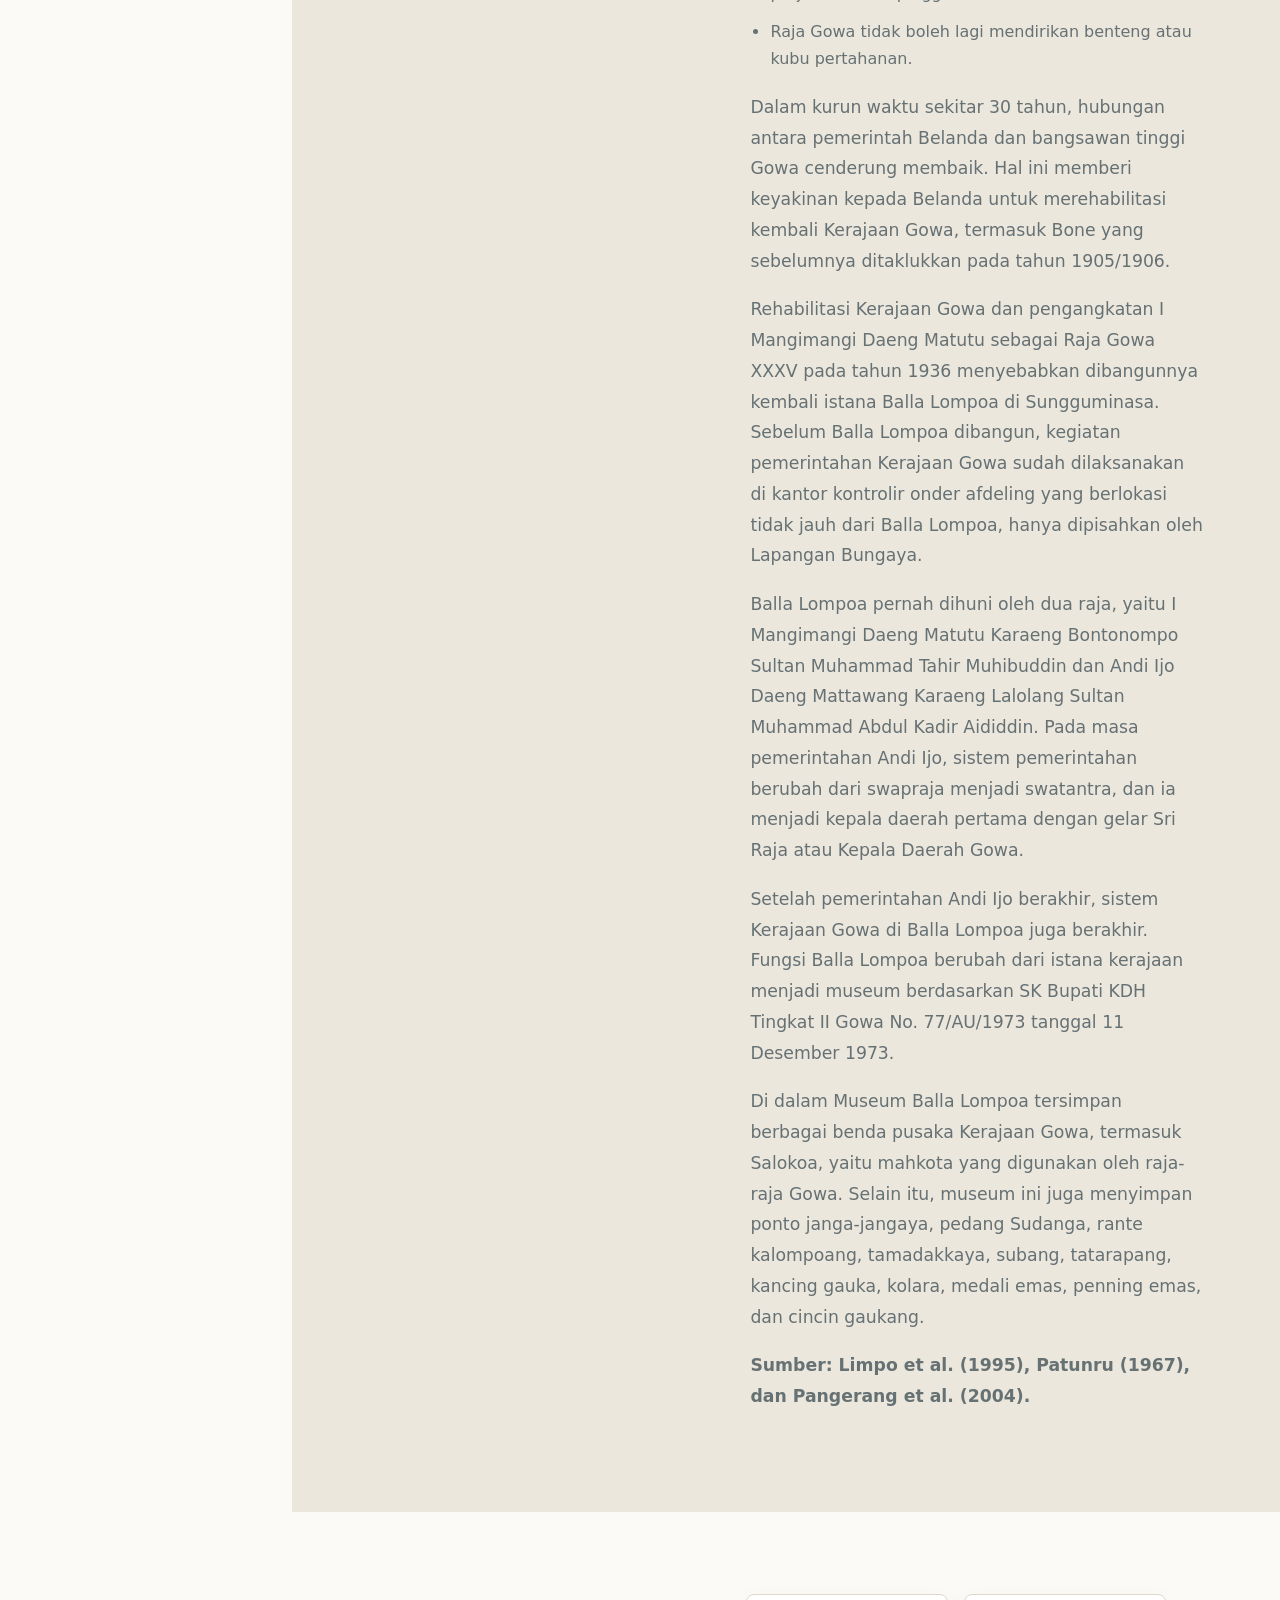
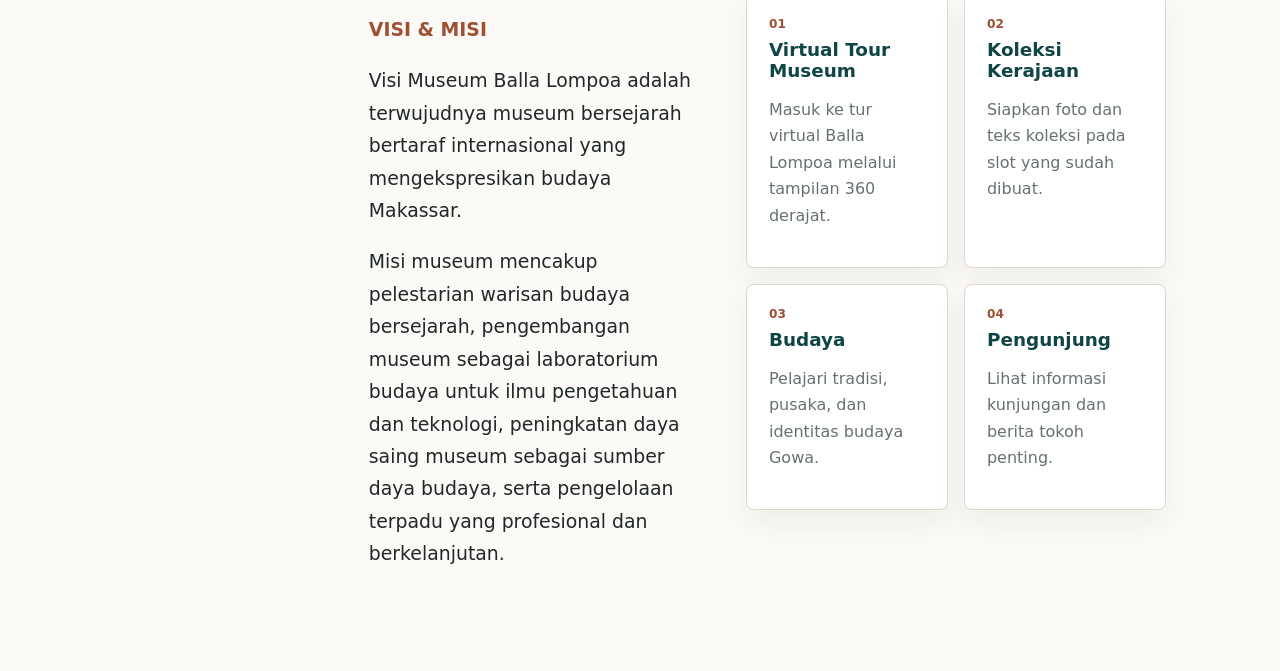
==== commit 3731c611: "Update index.html" ====
--- a/index.html
+++ b/index.html
@@ -19,7 +19,6 @@
       <nav>
         <a class="nav-link" data-page-link="home" href="index.html">Beranda</a>
         <a class="nav-link" data-page-link="tour" href="virtual-tour.html">Virtual Tour Museum</a>
-        <a class="nav-link" data-page-link="collections" href="collections.html">Koleksi Kerajaan</a>
         <a class="nav-link" data-page-link="culture" href="culture.html">Budaya</a>
         <a class="nav-link" data-page-link="visitor" href="visitor.html">Pengunjung</a>
         <a class="nav-link" data-page-link="archive" href="archive.html">Arsip & Publikasi</a>
@@ -45,7 +44,6 @@
           </p>
           <div class="hero-actions">
             <a class="button primary" href="virtual-tour.html">Mulai Tur</a>
-            <a class="button ghost" href="collections.html">Lihat Koleksi</a>
           </div>
         </div>
       </section>
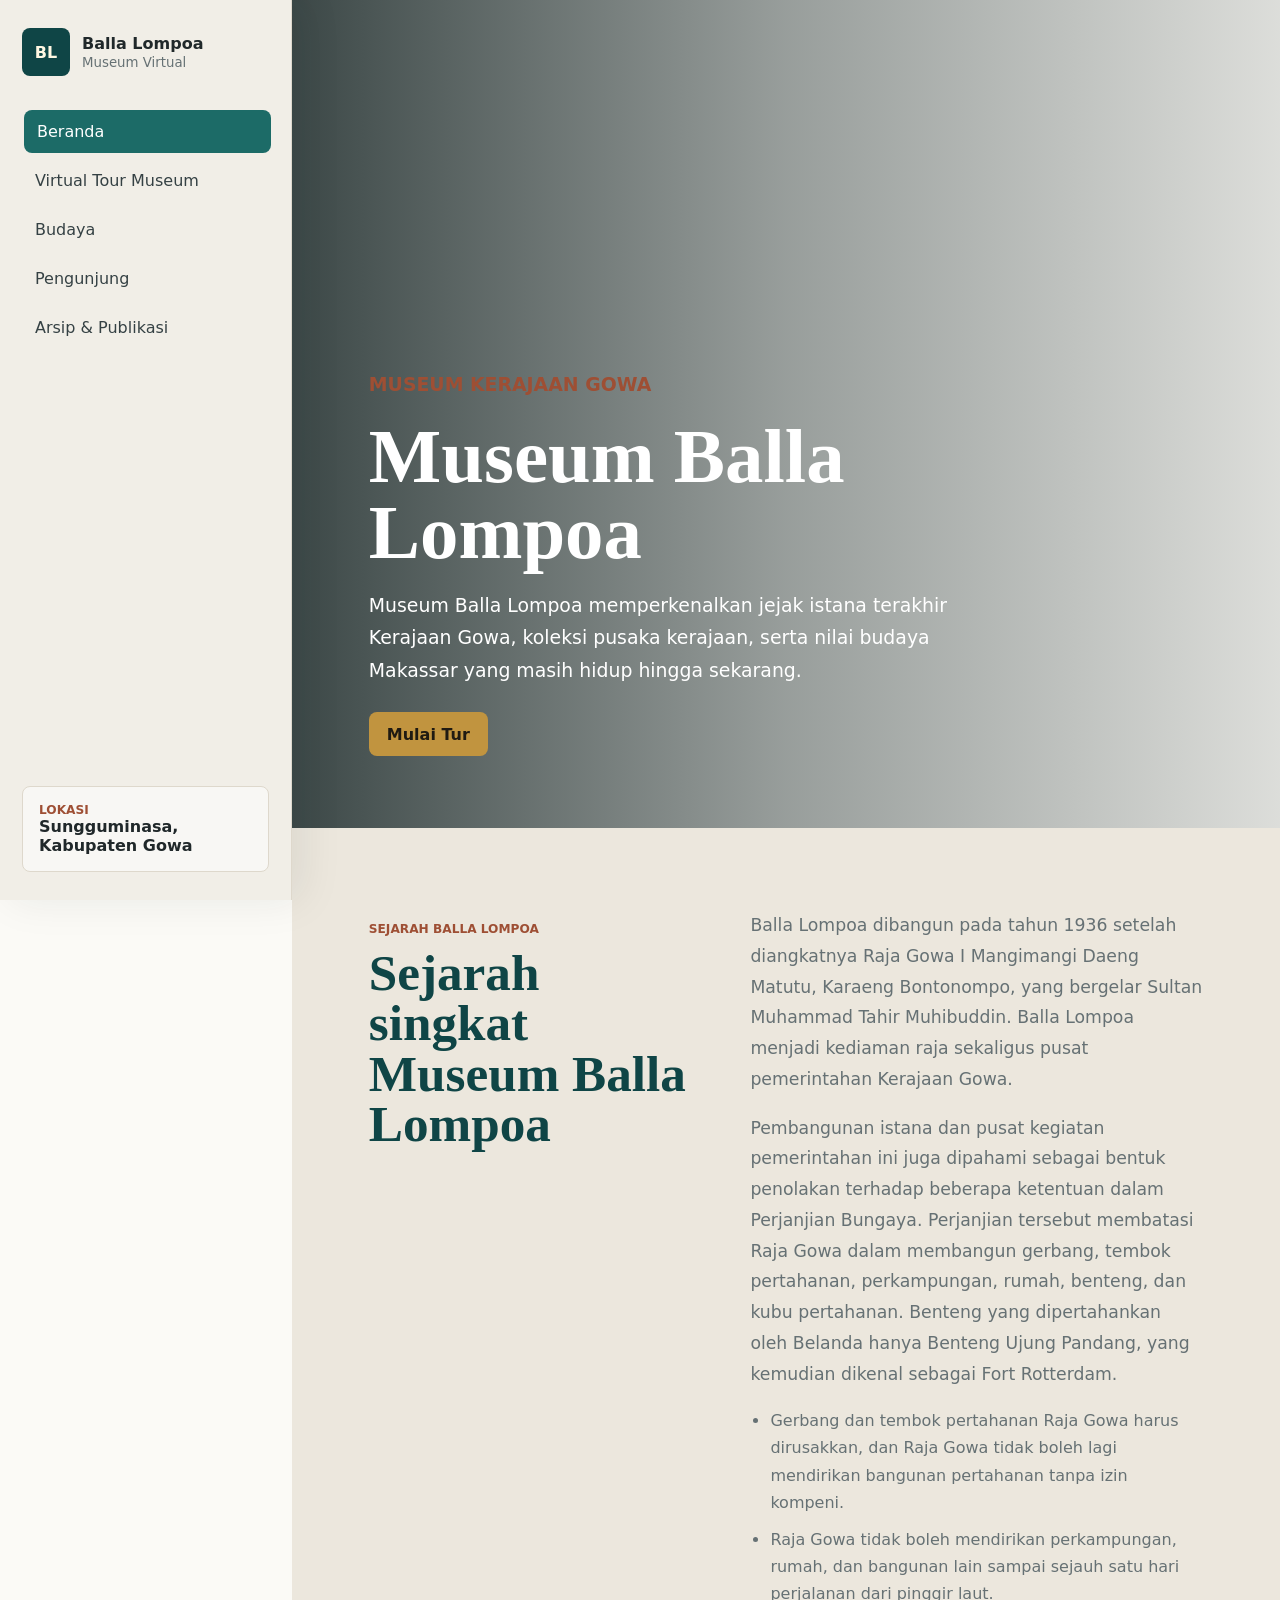
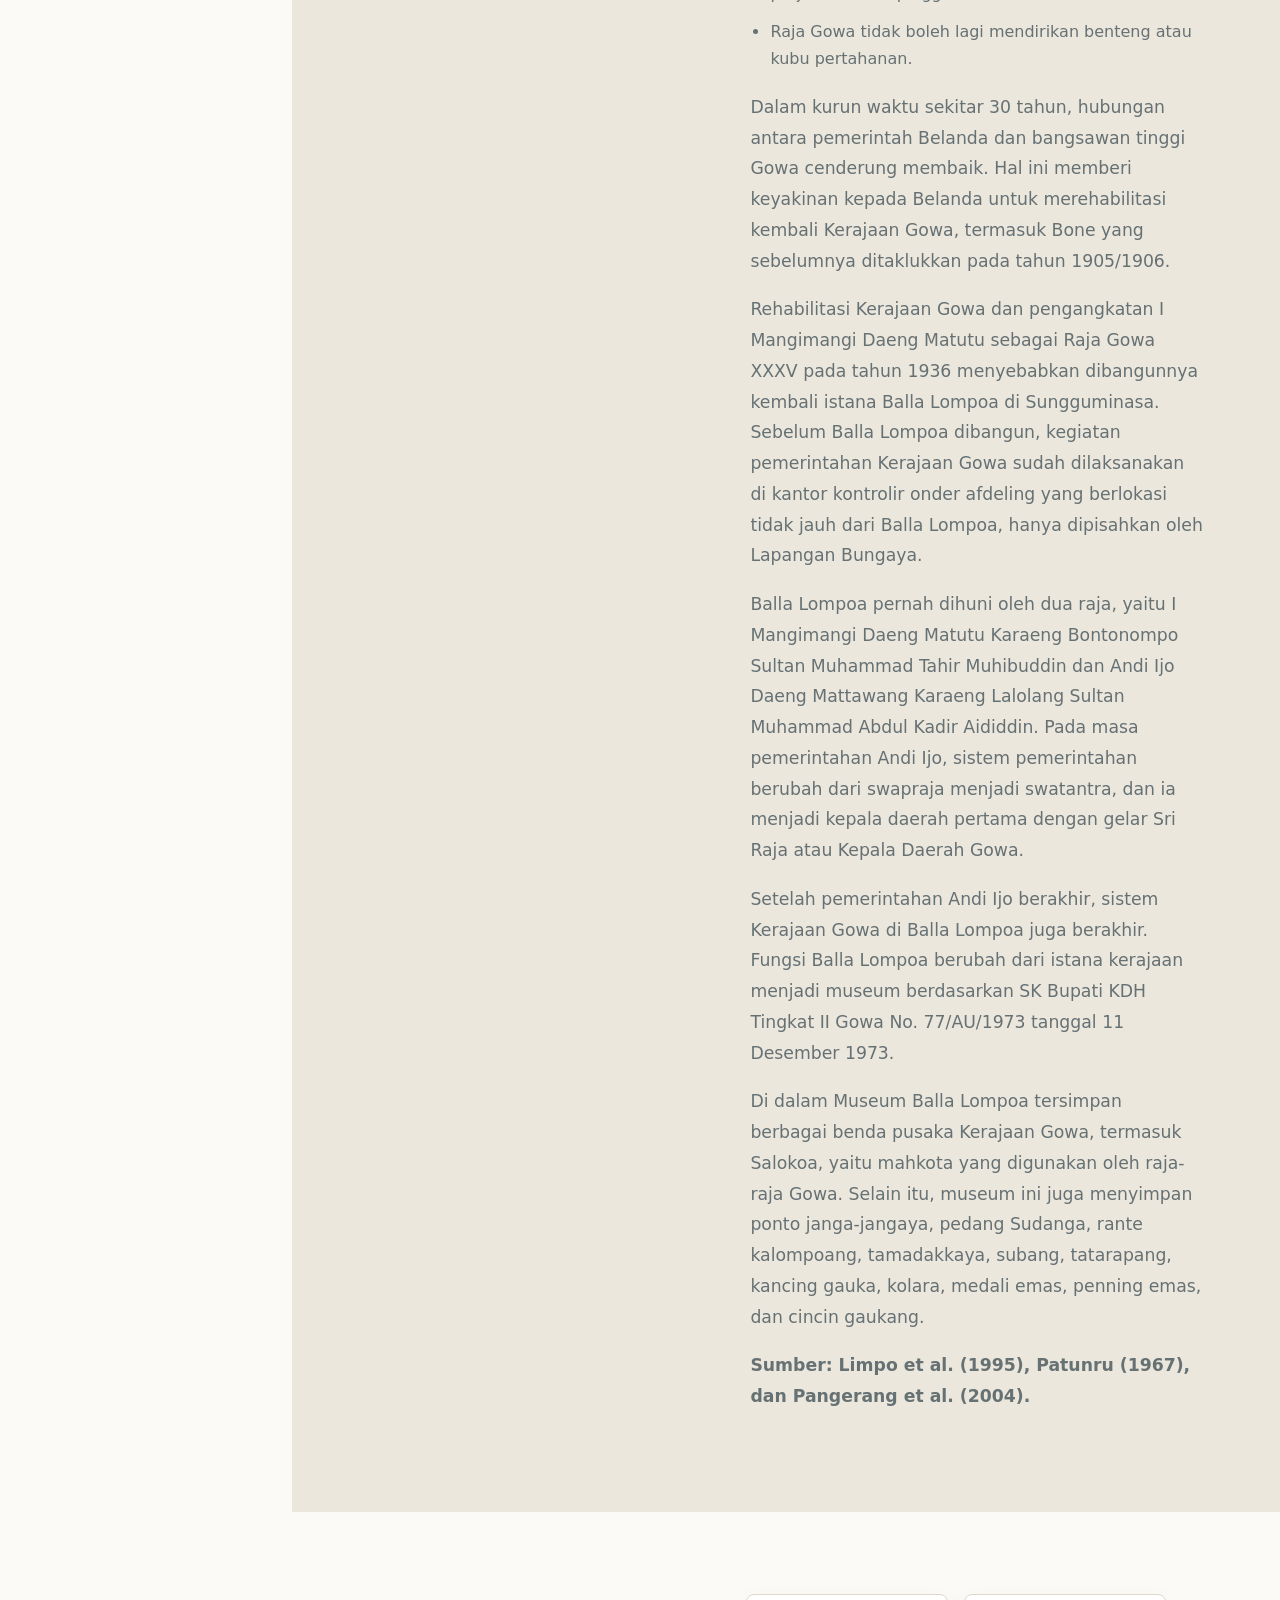
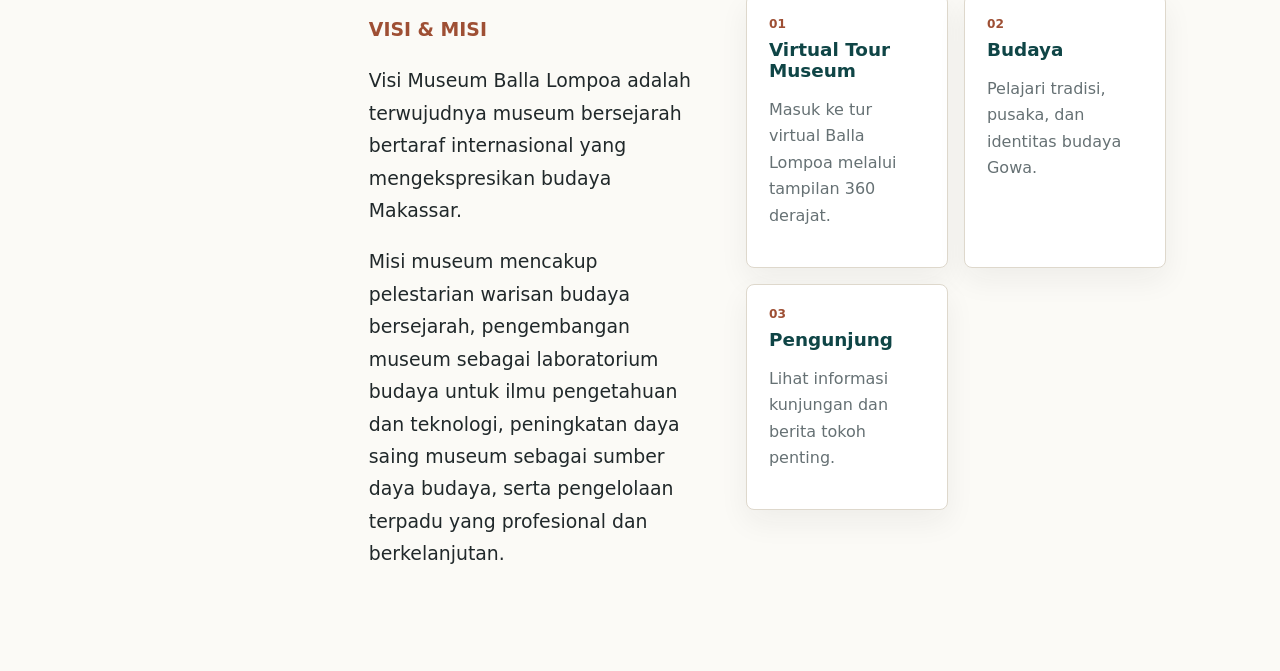
==== commit 92744d2d: "Update index.html" ====
--- a/index.html
+++ b/index.html
@@ -136,18 +136,13 @@
             <strong>Virtual Tour Museum</strong>
             <p>Masuk ke tur virtual Balla Lompoa melalui tampilan 360 derajat.</p>
           </a>
-          <a href="collections.html">
+          <a href="culture.html">
             <span>02</span>
-            <strong>Koleksi Kerajaan</strong>
-            <p>Siapkan foto dan teks koleksi pada slot yang sudah dibuat.</p>
-          </a>
-          <a href="culture.html">
-            <span>03</span>
             <strong>Budaya</strong>
             <p>Pelajari tradisi, pusaka, dan identitas budaya Gowa.</p>
           </a>
           <a href="visitor.html">
-            <span>04</span>
+            <span>03</span>
             <strong>Pengunjung</strong>
             <p>Lihat informasi kunjungan dan berita tokoh penting.</p>
           </a>
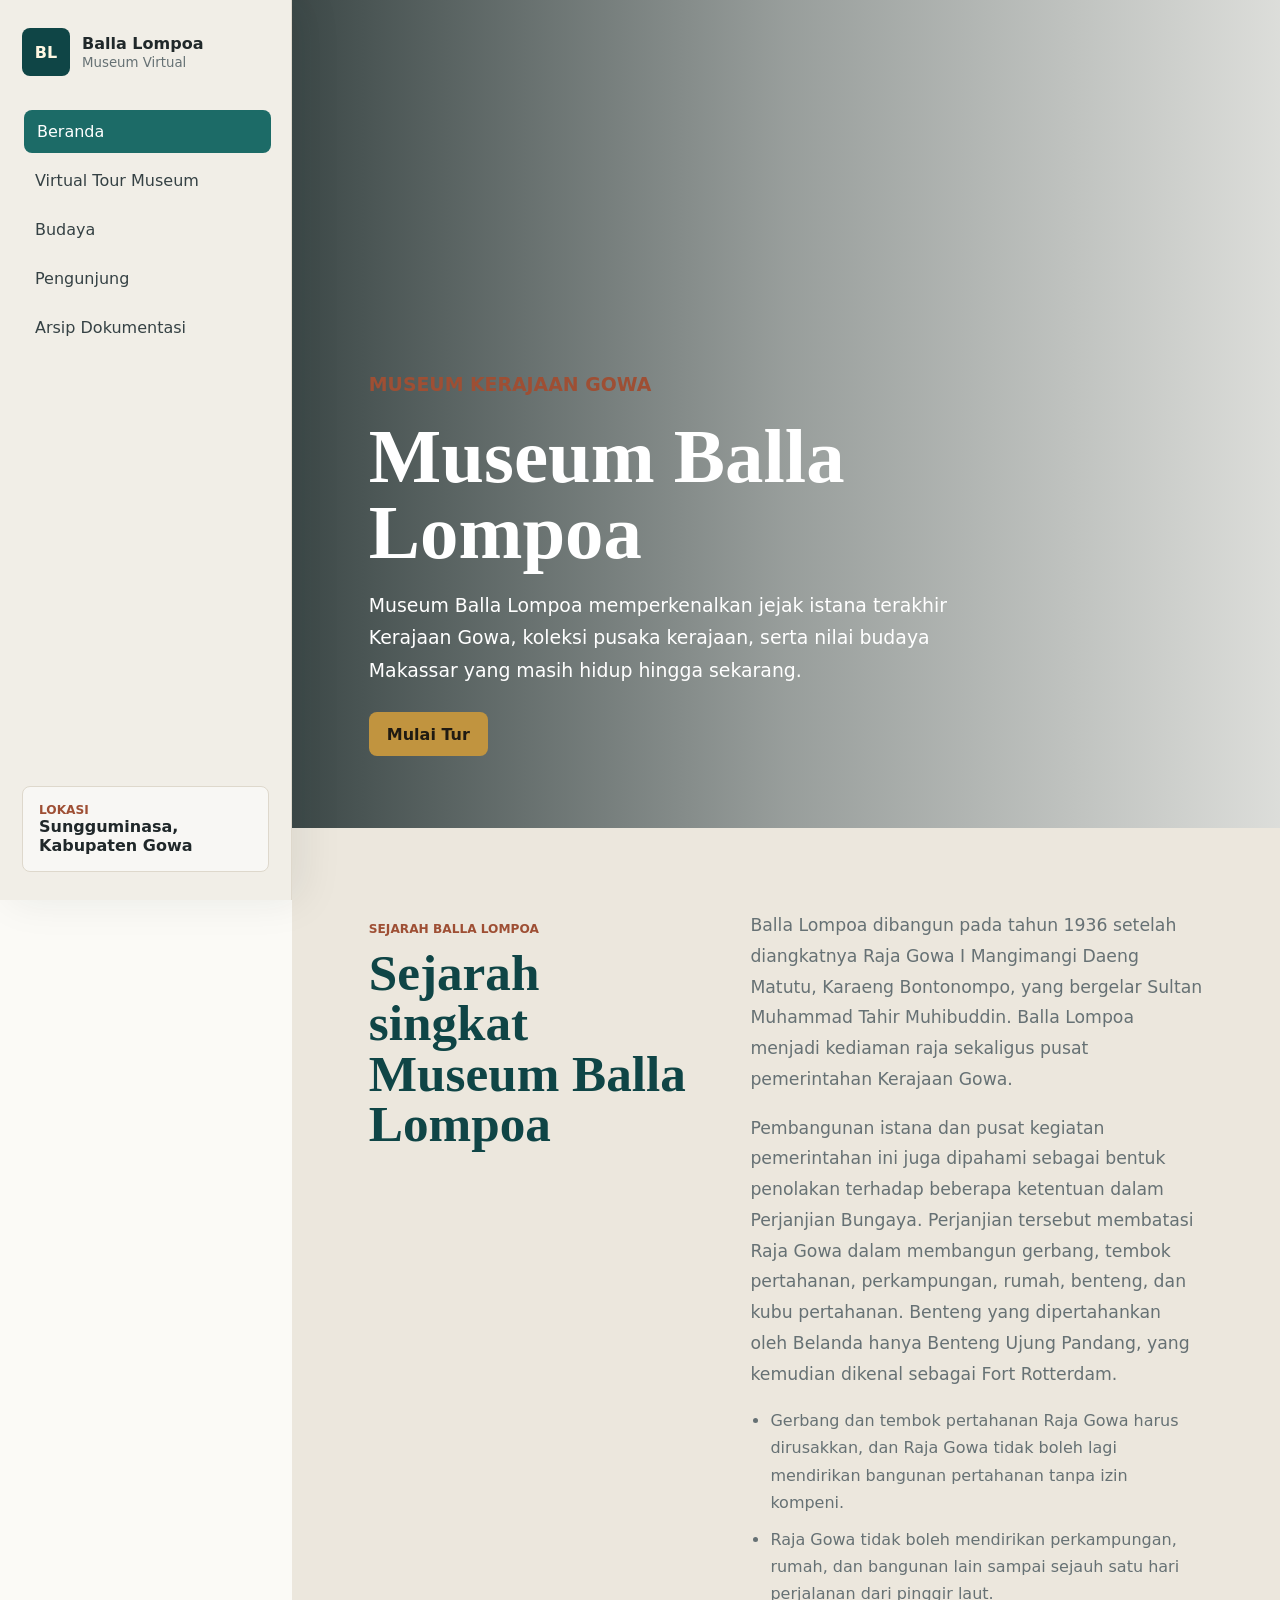
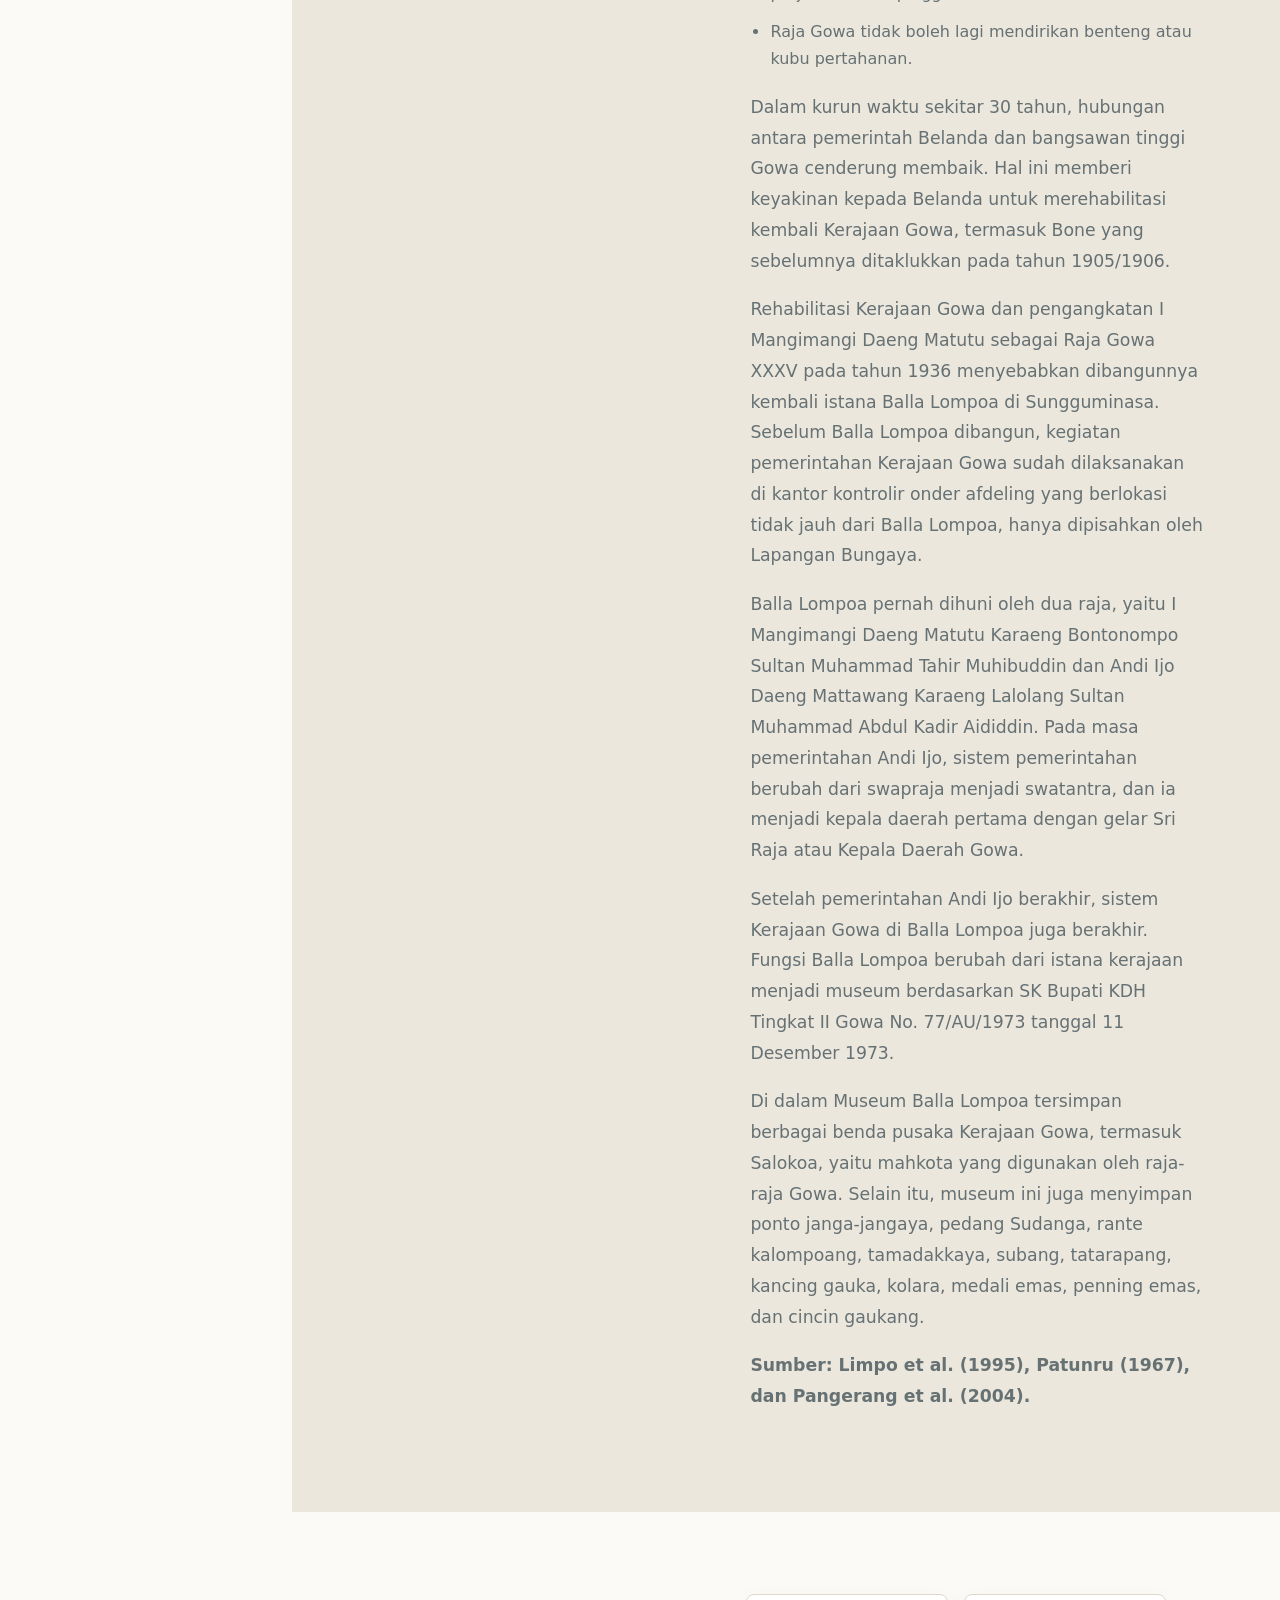
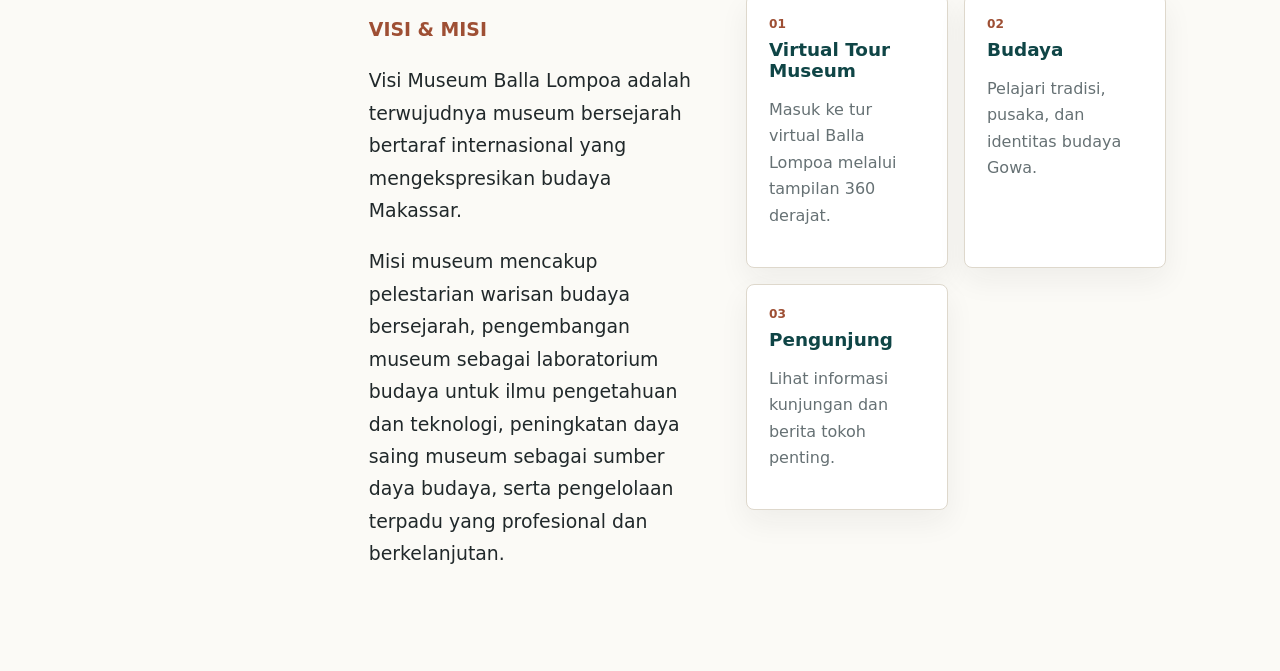
==== commit ec1380ab: "Update index.html" ====
--- a/index.html
+++ b/index.html
@@ -21,7 +21,7 @@
         <a class="nav-link" data-page-link="tour" href="virtual-tour.html">Virtual Tour Museum</a>
         <a class="nav-link" data-page-link="culture" href="culture.html">Budaya</a>
         <a class="nav-link" data-page-link="visitor" href="visitor.html">Pengunjung</a>
-        <a class="nav-link" data-page-link="archive" href="archive.html">Arsip & Publikasi</a>
+        <a class="nav-link" data-page-link="archive" href="archive.html">Arsip Dokumentasi</a>
       </nav>
       <div class="sidebar-note">
         <span>Lokasi</span>
